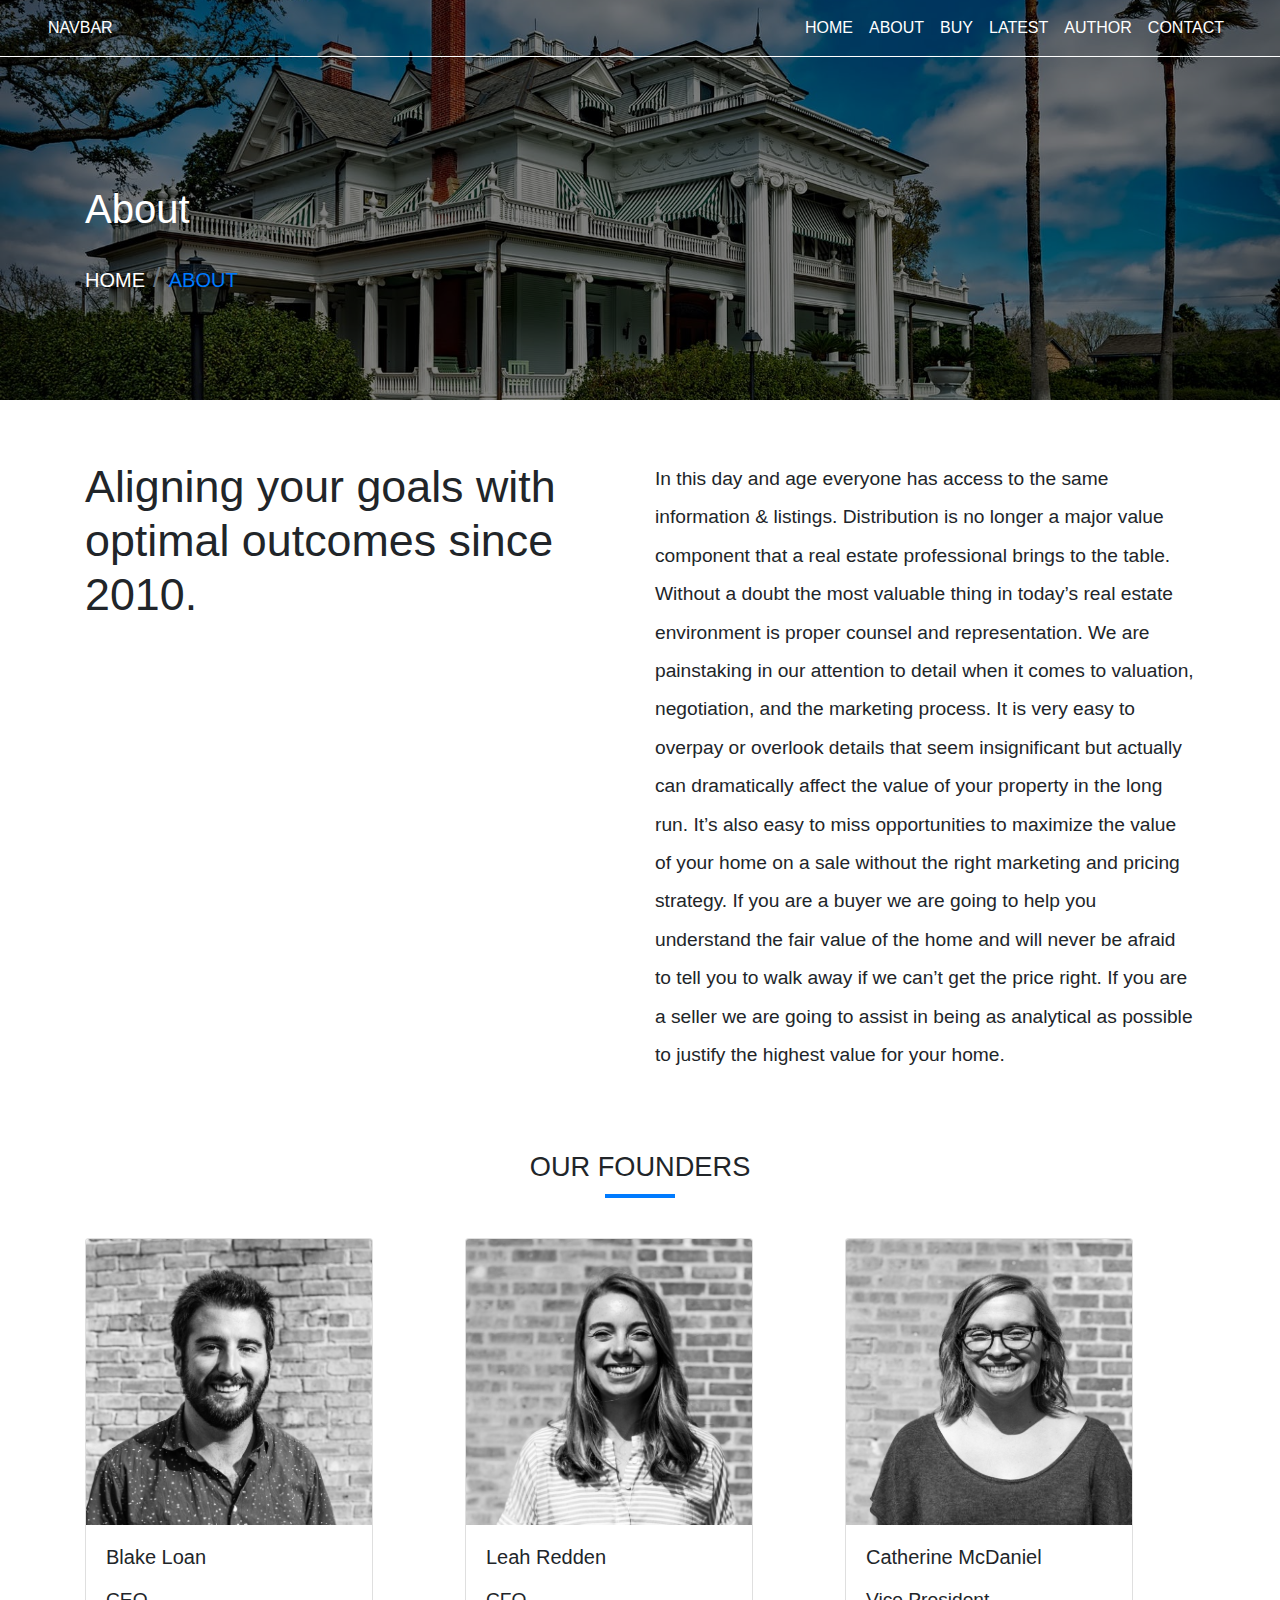
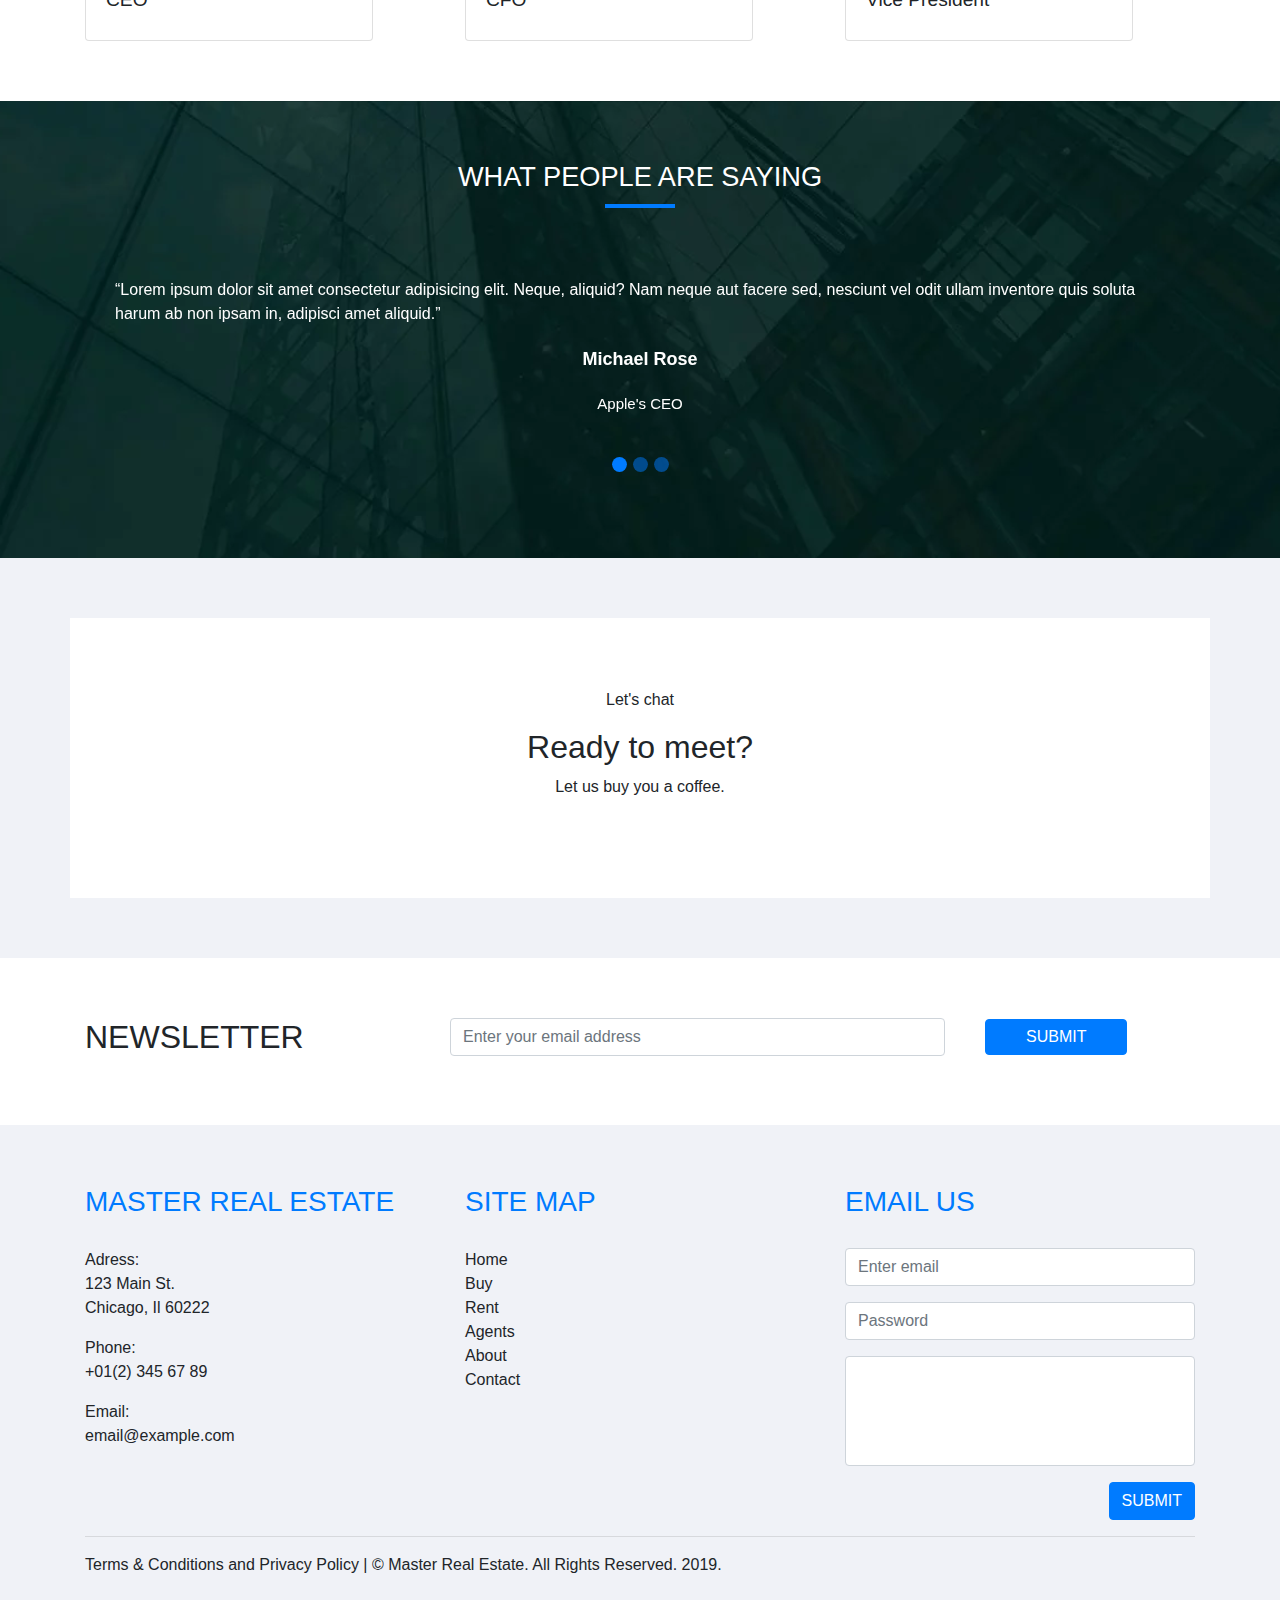
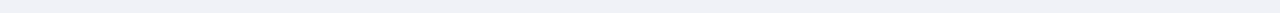
==== about.html @ e0d5e866 "initial 2" ====
<!doctype html>
<html lang="en">

<head>
    <!-- Required meta tags -->
    <meta charset="utf-8">
    <meta name="viewport" content="width=device-width, initial-scale=1, shrink-to-fit=no">

    <!-- Bootstrap CSS -->
    <link rel="stylesheet" href="https://stackpath.bootstrapcdn.com/bootstrap/4.3.1/css/bootstrap.min.css"
        integrity="sha384-ggOyR0iXCbMQv3Xipma34MD+dH/1fQ784/j6cY/iJTQUOhcWr7x9JvoRxT2MZw1T" crossorigin="anonymous" />
    <link rel="stylesheet" href="https://cdnjs.cloudflare.com/ajax/libs/font-awesome/4.7.0/css/font-awesome.min.css" />
    <link rel="stylesheet" type="text/css" href="css/style.css" />

    <title>Master Real Estate</title>
</head>

<body>

    <header class="hero" id="aboutHero">
        <div class="transparent">

            <div class="navWrapper">
                <nav class="navbar navbar-expand-lg" id="navbar">
                    <a class="navbar-brand" href="#">Navbar</a>
                    <button class="navbar-toggler" type="button" data-toggle="collapse" data-target="#navbarNav"
                        aria-controls="navbarNav" aria-expanded="false" aria-label="Toggle navigation">
                        <span class="navbar-toggler-icon"></span>
                    </button>
                    <div class="collapse navbar-collapse" id="navbarNav">
                        <ul class="nav navbar-nav ml-auto">
                            <li class="nav-item active">
                                <a class="nav-link" href="index.html">Home <span class="sr-only">(current)</span></a>
                            </li>
                            
                            <li class="nav-item">
                                <a class="nav-link" href="about.html">about</a>
                            </li>
                            
                            <li class="nav-item">
                                <a class="nav-link" href="buy.html">buy</a>
                            </li>
                            
                            <li class="nav-item">
                                <a class="nav-link" href="#">latest</a>
                            </li>

                            <li class="nav-item">
                                <a class="nav-link" href="author.html">author</a>
                            </li>

                            <li class="nav-item">
                                <a class="nav-link" href="contact.html">contact</a>
                            </li>
                        </ul>
                    </div>
                </nav>
            </div>

            <div class="container welcome">
                <h1>About</h1>
                <nav aria-label="breadcrumb">
                    <ol class="breadcrumb">
                        <li class="breadcrumb-item"><a href="#">Home</a></li>
                        <li class="breadcrumb-item active"><a href="#">About</a></li>
                    </ol>
                </nav>
            </div>
        </div>

    </header>


    <div class="container" id="about">
        <div class="row">
            <div class="col-lg-6">
                <h2 id="aboutTitle">Aligning your goals
                with optimal outcomes
                since 2010.</h2>
            </div>

            <div class="col-lg-6">
                <p>In this day and age everyone has access to the same information & listings. Distribution is no longer a major value
                component that a real estate professional brings to the table. Without a doubt the most valuable thing in today’s real
                estate environment is proper counsel and representation. We are painstaking in our attention to detail when it comes to
                valuation, negotiation, and the marketing process.
                
                It is very easy to overpay or overlook details that seem insignificant but actually can dramatically affect the value of
                your property in the long run. It’s also easy to miss opportunities to maximize the value of your home on a sale without
                the right marketing and pricing strategy. If you are a buyer we are going to help you understand the fair value of the
                home and will never be afraid to tell you to walk away if we can’t get the price right. If you are a seller we are going
                to assist in being as analytical as possible to justify the highest value for your home. </p>
            </div>
        </div>
        
        <h2 class="sectionTitle text-center">Our Founders</h2>
        <div class="underline"></div>

        <div class="row">
            <div class="col-lg-4">
                <div class="card" style="width: 18rem;">
                    <img class="card-img-top" src="img/founder.jpg" alt="Card image cap" />
                    <div class="card-body">
                        <h5 class="card-title">Blake Loan</h5>
                        <p class="card-text">CEO</p>
                    </div>
                </div>
            </div>
            <div class="col-lg-4">
                <div class="card" style="width: 18rem;">
                    <img class="card-img-top" src="img/founder2.jpg" alt="Card image cap" />
                    <div class="card-body">
                        <h5 class="card-title">Leah Redden</h5>
                        <p class="card-text">CFO</p>
                    </div>
                </div>
            </div>

            <div class="col-lg-4">
                <div class="card" style="width: 18rem;">
                    <img class="card-img-top" src="img/founder3.jpg" alt="Card image cap" />
                    <div class="card-body">
                        <h5 class="card-title">Catherine McDaniel</h5>
                        <p class="card-text">Vice President</p>
                    </div>
                </div>
            </div>
        </div>
    </div>

    <div class="container-fluid" id="testimonials">
        <h2 class="sectionTitle">WHAT PEOPLE ARE SAYING</h2>
        <div class="underline"></div>
    
        <div class="container">
            <div id="carouselExampleIndicators" class="carousel slide" data-ride="carousel">
                <ol class="carousel-indicators">
                    <li data-target="#carouselExampleIndicators" data-slide-to="0" class="active"></li>
                    <li data-target="#carouselExampleIndicators" data-slide-to="1"></li>
                    <li data-target="#carouselExampleIndicators" data-slide-to="2"></li>
                </ol>
                <div class="carousel-inner">
                    <div class="carousel-item active">
                        <div class="quotes">
                            <q>Lorem ipsum dolor sit amet consectetur adipisicing elit. Neque, aliquid? Nam neque aut facere
                                sed, nesciunt vel odit ullam inventore quis soluta harum ab non ipsam in, adipisci amet
                                aliquid.</q>
                            <p class="text-center"><b>Michael Rose</b></p>
                            <p class="text-center testCompany">Apple's CEO</p>
                        </div>
                    </div>
                    <div class="carousel-item">
                        <div class="quotes">
                            <q>Lorem ipsum dolor sit amet consectetur adipisicing elit. Neque, aliquid? Nam neque aut facere
                                sed, nesciunt vel odit ullam inventore quis soluta harum ab non ipsam in, adipisci amet
                                aliquid.</q>
                            <p class="text-center"><b>Michael Rose</b></p>
                            <p class="text-center testCompany">Facebook's CEO</p>
                        </div>
                    </div>
                    <div class="carousel-item">
                       <div class="quotes">
                            <q>Lorem ipsum dolor sit amet consectetur adipisicing elit. Neque, aliquid? Nam neque aut facere
                                sed, nesciunt vel odit ullam inventore quis soluta harum ab non ipsam in, adipisci amet
                                aliquid.</q>
                            <p class="text-center"><b>Michael Rose</b></p>
                            <p class="text-center testCompany">Microsoft's CEO</p>
                        </div>
                    </div>
                </div>
    
            </div>
        </div>
    </div>

    <div class="container-fluid" id="meet">
        <div class="container h-100 my-auto mx-auto">
            <p>Let's chat</p>
            <h2>Ready to meet?</h2>
            <p>Let us buy you a coffee.</p>
        </div>
    </div>

    <div class="container-fluid" id="newsletter">
        <div class="container">
            <div class="row">
                <div class="col-lg-3">
                    <h2 class="text-uppercase">newsletter</h2>
                </div>
    
    
                <div class="col-lg-9">
                    <form class="form-inline">
                        <input type="email" class="form-control" id="mailfornl" name="email"
                            placeholder="Enter your email address" />
                        <button type="submit" class="btn btn-primary text-uppercase">Submit</button>
    
                    </form>
    
                </div>
            </div>
    
        </div>
    </div>


    <footer class="container-fluid">
        <div class="container">
            <div class="row">
                <div class="col">
                    <h3>master real estate</h3>
                    <p>Adress: <br /> 123 Main St. <br />Chicago, Il 60222</p>
                    <p>Phone: <br /> +01(2) 345 67 89</p>
                    <p>Email: <br /> email@example.com</p>
                </div>

                <div class="col">
                    <h3>site map</h3>
                    <ul>
                        <li><a href="index.html">Home</a></li>
                        <li><a href="#">Buy</a></li>
                        <li><a href="#">Rent</a></li>
                        <li><a href="#">Agents</a></li>
                        <li><a href="#">About</a></li>
                        <li><a href="#">Contact</a></li>
                    </ul>
                </div>

                <div class="col">
                    <h3>email us</h3>
                    <form>
                        <div class="form-group">
                            <input type="email" class="form-control" name="mailform" id="exampleInputEmail1"
                                aria-describedby="emailHelp" placeholder="Enter email" />
                        </div>
                        <div class="form-group">
                            <input type="password" class="form-control" name="passwordform" id="exampleInputPassword1"
                                placeholder="Password" />
                        </div>

                        <div class="form-group">
                            <textarea class="form-control" name="message" id="exampleFormControlTextarea1"
                                rows="4"></textarea>
                        </div>
                        <button type="submit" class="btn btn-primary float-right">Submit</button>
                    </form>
                </div>
            </div>

            <hr />
            <p>Terms & Conditions and Privacy Policy | &copy; Master Real Estate. All Rights Reserved. 2019.</p>
        </div>
    </footer>

    <!-- Optional JavaScript -->
    <!-- jQuery first, then Popper.js, then Bootstrap JS -->
    <script src="https://code.jquery.com/jquery-3.3.1.slim.min.js"
        integrity="sha384-q8i/X+965DzO0rT7abK41JStQIAqVgRVzpbzo5smXKp4YfRvH+8abtTE1Pi6jizo"
        crossorigin="anonymous"></script>
    <script src="https://cdnjs.cloudflare.com/ajax/libs/popper.js/1.14.7/umd/popper.min.js"
        integrity="sha384-UO2eT0CpHqdSJQ6hJty5KVphtPhzWj9WO1clHTMGa3JDZwrnQq4sF86dIHNDz0W1"
        crossorigin="anonymous"></script>
    <script src="https://stackpath.bootstrapcdn.com/bootstrap/4.3.1/js/bootstrap.min.js"
        integrity="sha384-JjSmVgyd0p3pXB1rRibZUAYoIIy6OrQ6VrjIEaFf/nJGzIxFDsf4x0xIM+B07jRM"
        crossorigin="anonymous"></script>
    <script src="js/app.js"></script>
</body>

</html>
---- css/style.css ----
* {
  margin: 0px;
  padding: 0px;
  -webkit-box-sizing: border-box;
          box-sizing: border-box;
}

ul {
  list-style: none;
}

a, a:hover {
  text-decoration: none;
  color: inherit;
}

.underline {
  width: 70px;
  height: 5px;
  border-bottom: 4px solid #007bff;
  margin: 10px auto;
  margin-bottom: 40px;
}

.sectionTitle {
  text-align: center;
  padding-top: 60px;
  font-size: 1.7rem;
  text-transform: uppercase;
}

.backgroundImage {
  min-height: 400px;
  background-size: cover;
  background-position: center;
  position: relative;
  padding-bottom: 60px;
}

button {
  text-transform: uppercase;
}

.transparent {
  width: 100%;
  height: 100%;
  background-color: rgba(0, 0, 0, 0.5) !important;
  position: absolute;
  top: 0px;
  right: 0px;
  bottom: 0px;
  left: 0px;
}

/* HEADER */
.hero {
  width: 100%;
  min-height: 80vh;
  background-image: url("../img/header.jpeg");
  background-size: cover;
  background-position: center;
  position: relative;
  color: #fff;
}

.hero #navbar {
  width: 100%;
  border-bottom: 1px solid #fff;
  padding: 0.5rem 3rem;
}

.hero a {
  text-transform: uppercase;
  font-size: 16px;
}

.hero a:hover {
  color: #007bff;
  -webkit-transition: color 0.5s;
  transition: color 0.5s;
}

.hero #headerText {
  text-align: center;
  margin-top: 7%;
}

.hero #headerText h1 {
  color: #007bff;
}

#heroIndex {
  z-index: -1000;
}

.blueButton {
  text-transform: uppercase;
  color: #fff;
  padding: 10px 30px;
  border-radius: 30px;
  margin-right: 40px;
  margin-top: 40px;
  font-size: 16px;
}

/* FYP */
#fyp {
  min-height: 400px;
}

#fyp .containerEdge {
  margin-top: -40px;
  z-index: 10;
  background-color: #fff;
}

#fyp .containerEdge .sectionTitle {
  padding-top: 30px;
}

#fyp select {
  margin-bottom: 1.5rem;
}

#fyp button {
  margin-top: 20px;
}

/* FEATURED PROPERTY */
#featured {
  background-color: #f0f2f7;
  min-height: 550px;
  padding: 60px 0px;
}

#featured .sectionTitle {
  padding-top: 0px;
  text-align: left;
}

#featured .underline {
  margin: 10px 0px 30px;
}

#featured #desc {
  background-color: #fff;
  width: 100%;
  padding: 4rem 4.2rem;
  line-height: 2;
  position: relative;
  top: 0px;
}

#featured #desc p {
  margin: 20px 0px;
}

#featured #desc p:first-child {
  margin-top: 0px;
}

#featured #featuredImg {
  position: relative;
  top: 0px;
  padding: 0px !important;
}

#featured #featuredImg img {
  width: 100%;
}

#featured #desc:hover, #featured #featuredImg:hover {
  -webkit-box-shadow: 1px 8px 20px grey;
          box-shadow: 1px 8px 20px grey;
  -webkit-transition: all 0.5s cubic-bezier(0.25, 0.8, 0.25, 1);
  transition: all 0.5s cubic-bezier(0.25, 0.8, 0.25, 1);
  top: -5px;
}

/* SERVICES */
#services {
  min-height: 480px;
  background-image: url("../img/service.webp");
  background-size: cover;
  background-position: center;
  padding: 60px 0px;
  color: #fff;
}

#services #statsImg {
  padding-right: 40px;
}

#services .sectionTitle {
  padding-top: 0px;
  text-align: left;
}

#services .underline {
  margin: 10px 0px 30px;
}

.iconwtext {
  margin-bottom: 30px;
}

.iconwtext i {
  height: 60px;
  width: 60px;
  background: #007bff;
  border-radius: 50%;
  text-align: center;
  padding: 14px;
  font-size: 24px;
  margin-right: 30px;
  display: inline-block;
}

.iconwtext div {
  width: 100%;
}

.iconwtext div p {
  font-size: 13px;
}

/* LATEST LIST */
#latest {
  padding-bottom: 60px;
  background-color: #f0f2f7;
}

#latest .row {
  margin-top: 10px;
}

#latest .overlay {
  opacity: 0;
  -webkit-transition: opacity .5s ease-out;
  transition: opacity .5s ease-out;
}

#latest .imgContainer {
  position: relative;
  color: #fff;
}

#latest .imgContainer:hover .overlay {
  opacity: 1;
}

#latest .imgContainer img {
  position: relative;
}

#latest .imgContainer img:hover {
  -webkit-box-shadow: 1px 8px 20px grey;
          box-shadow: 1px 8px 20px grey;
  -webkit-transition: all 0.5s cubic-bezier(0.25, 0.8, 0.25, 1);
  transition: all 0.5s cubic-bezier(0.25, 0.8, 0.25, 1);
}

#latest .leftbottom {
  position: absolute;
  bottom: 2px;
  left: 20px;
}

#latest .rightbottom {
  position: absolute;
  bottom: 2px;
  right: 20px;
}

/* NEWSLETTER */
#newsletter {
  margin: 60px auto;
}

#newsletter input {
  width: 60%;
  margin-right: 40px;
  margin-left: 80px;
}

#newsletter button {
  padding: 5px 40px;
}

/* SUCCESS */
#success {
  background-image: url("../img/success.jpeg");
  color: #fff;
}

#success #stats {
  margin-top: 17%;
  text-align: center;
  text-transform: uppercase;
}

#success #stats p {
  font-size: 1.5em;
}

#success #stats .number {
  font-size: 1.5em;
  color: #007bff;
}

/* OUR AGENTS */
#agents {
  background-image: url("../img/agents.jpg");
  text-align: center;
  padding-bottom: 60px;
}

#agents p {
  width: 256px;
  font-size: 2em;
}

#agents img {
  width: 200px;
}

#agents ul li {
  display: inline-block;
}

#agents .fa {
  padding: 10px 25px 10px 10px;
  font-size: 20px;
  width: 30px;
  text-align: center;
  margin: 5px 2px;
  border: 2px solid #fff;
  border-radius: 50%;
  color: #fff;
}

#agents .fa:hover {
  color: #007bff;
  border-color: #007bff;
}

/* FOOTER */
footer {
  background-color: #f0f2f7;
  padding-top: 60px;
  padding-bottom: 20px;
}

footer h3 {
  color: #007bff;
  text-transform: uppercase;
  margin-bottom: 30px;
}

footer button {
  padding: 5px 30px;
}

textarea {
  resize: none;
}

/* ABOUT PAGE */
#aboutHero {
  min-height: 400px;
  background-image: url("../img/about.jpeg");
}

#about {
  margin: 60px auto;
}

#about #aboutTitle {
  font-size: 3.5vw;
}

#about p {
  font-size: 1.2em;
  line-height: 2;
}

.breadcrumb {
  padding: 1rem 0px;
}

.breadcrumb a {
  font-size: 20px;
}

/* TESTIMONIALS */
#testimonials {
  background-image: url("../img/review-bg.webp");
  background-position: center;
  background-size: cover;
  padding-bottom: 60px;
  color: #fff;
}

#testimonials #carouselExampleIndicators {
  min-height: 200px;
}

#testimonials .carousel-item {
  margin-bottom: 100px;
}

#testimonials .quotes {
  padding: 30px;
  height: 150px;
}

#testimonials p {
  margin-top: 20px;
  font-size: 18px;
}

#testimonials .testCompany {
  font-size: 15px;
}

#testimonials .carousel-indicators li {
  width: 15px;
  height: 15px;
  border-radius: 100%;
  background-color: #007bff;
  margin-top: 40px;
}

#meet {
  height: 400px;
  background-color: #f0f2f7;
  padding: 60px 0px;
}

#meet div {
  background-color: #fff;
  padding-top: 70px;
  text-align: center;
}

/* BUY PAGE */
#buyHero {
  min-height: 400px;
  background-image: url("../img/buy.jpg");
}

.hero .breadcrumb {
  background: none;
  font-size: 28px;
}

.hero .breadcrumb .breadcrumb-item.active {
  color: #007bff !important;
}

.hero .welcome {
  margin-top: 10%;
}

#filters {
  border-bottom: 2px solid #eee;
  padding: 20px;
}

#catalog {
  margin-top: 60px;
}

#catalog .row {
  margin-bottom: 60px;
}

#catalog .card-body .card-title {
  font-size: 17px;
  font-weight: 300px;
}

#catalog .card-body p {
  font-size: 14px;
}

#catalog .card-body i {
  color: #007bff;
}

#catalog .card-body .price {
  font-size: 18px;
}

#catalog #pagination {
  width: 200px;
  margin: 0px auto;
}

/* CONTACT PAGE */
#contactHero {
  min-height: 400px;
  background-image: url("../img/contact.jpeg");
}

#contactInfo {
  padding: 60px 0px;
}

#contactInfo .row {
  margin: 30px 0px;
}

#contactInfo h4 {
  margin-bottom: 30px;
}

#contactInfo .iconwtext i {
  background: none;
  color: #007bff;
  padding: 5px 0px;
  text-align: left;
  font-size: 32px;
}

#contactInfo .iconwtext p {
  font-size: 15px;
}

/* AUTHOR PAGE */
#myself {
  padding-bottom: 60px;
}

#myself img {
  border-radius: 3px;
  -webkit-box-shadow: 6px 6px 5px;
          box-shadow: 6px 6px 5px;
}
/*# sourceMappingURL=style.css.map */
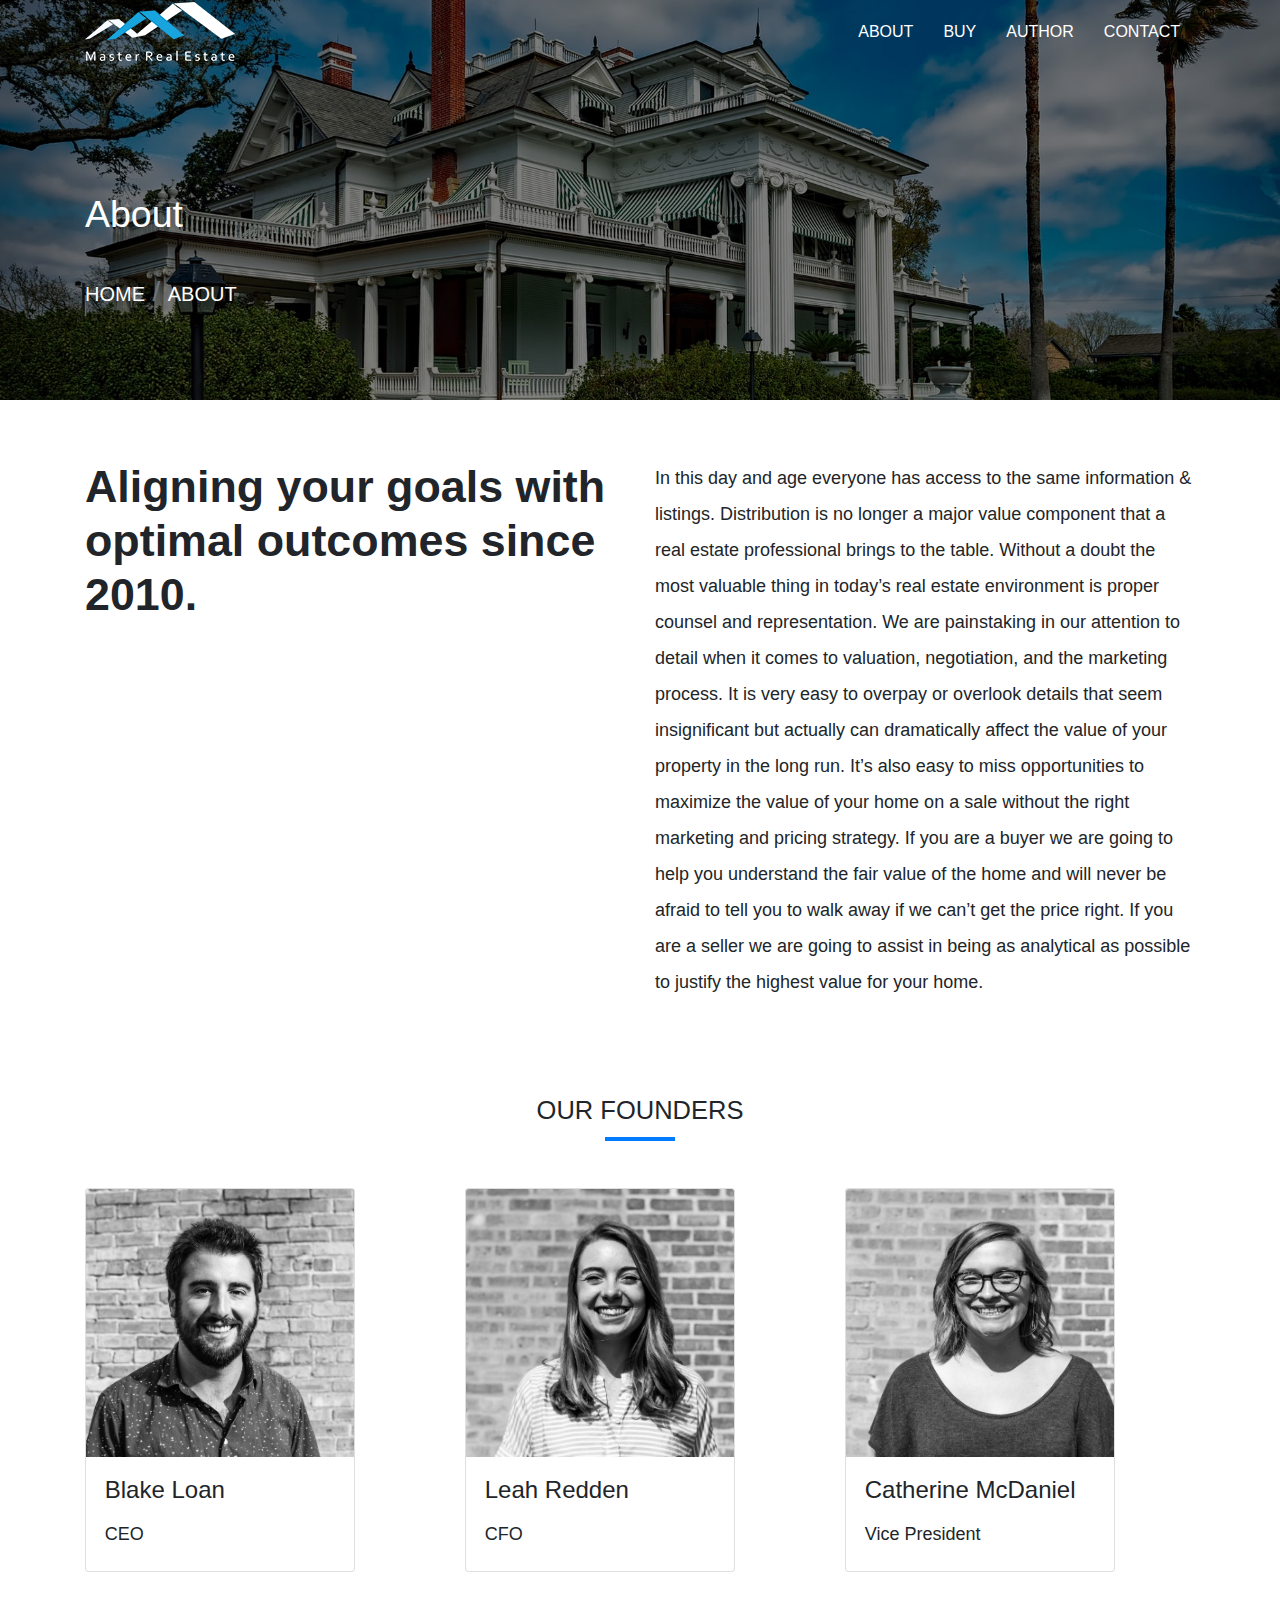
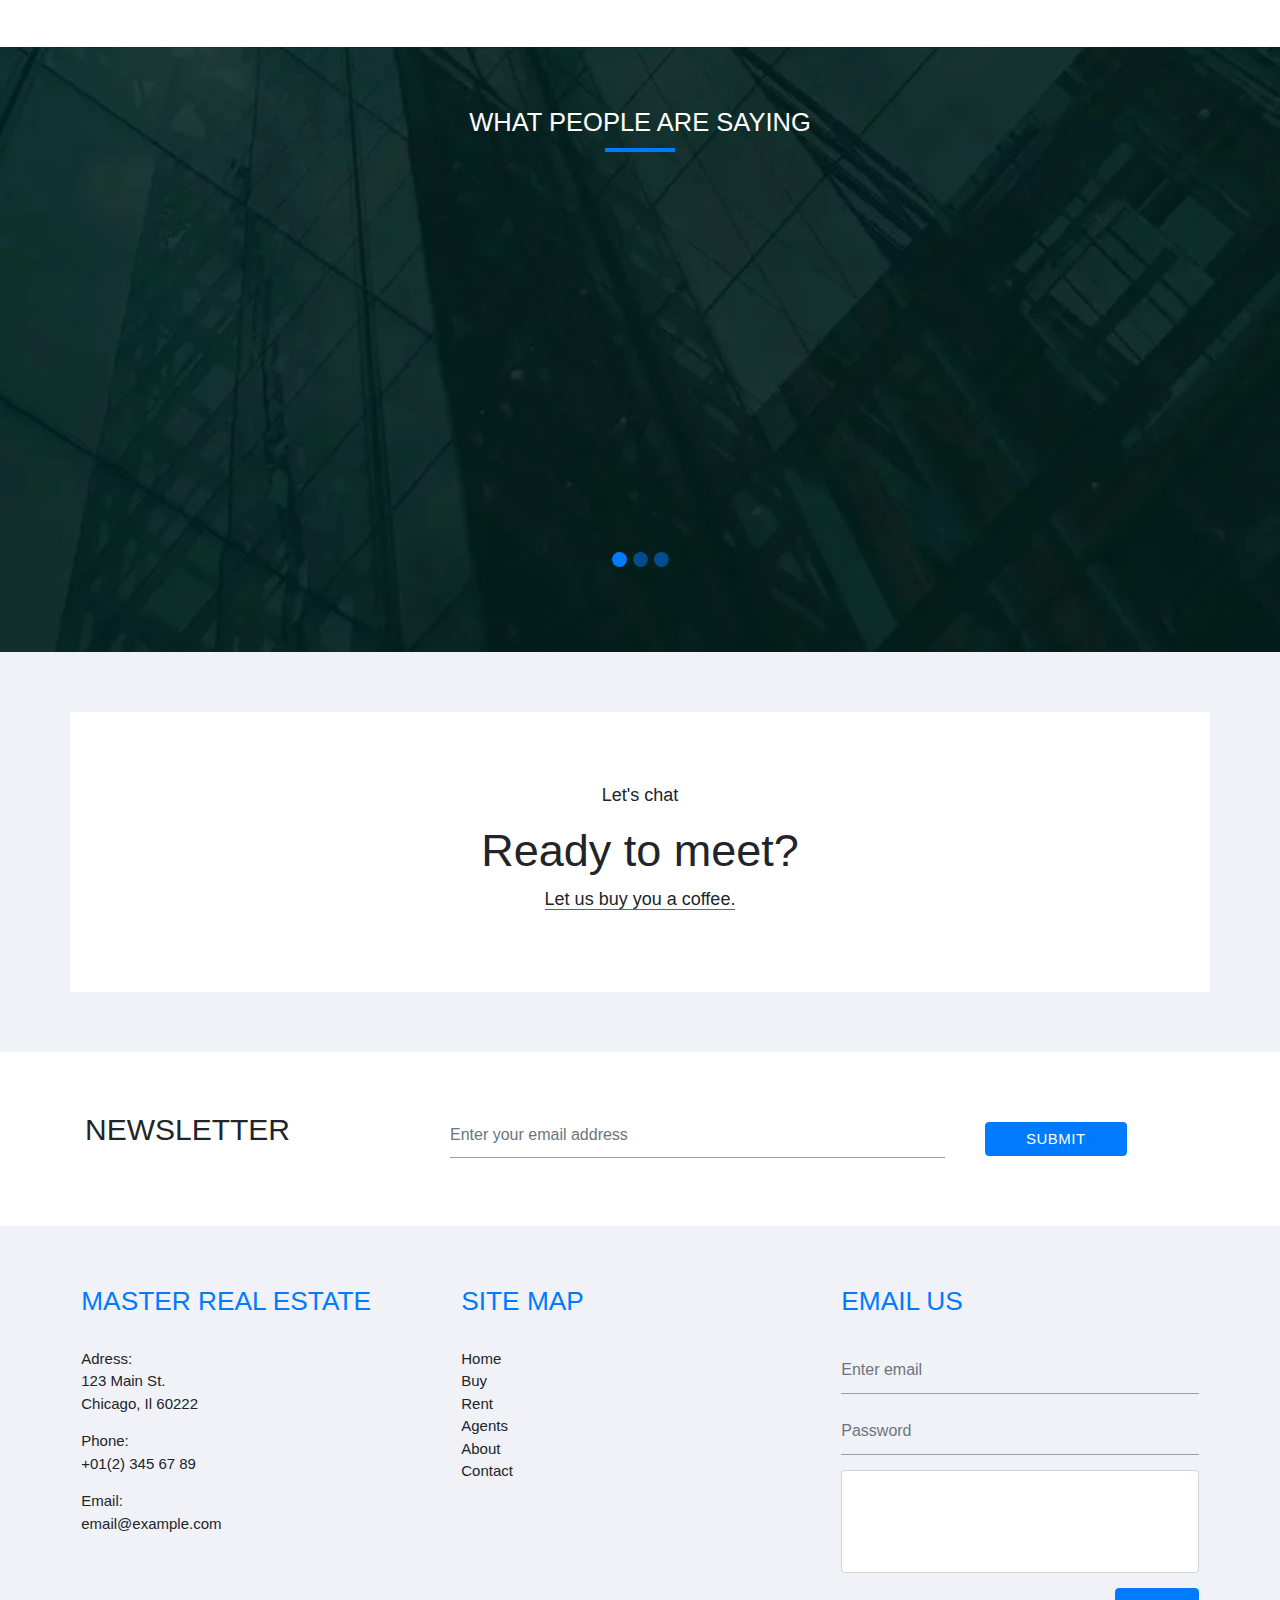
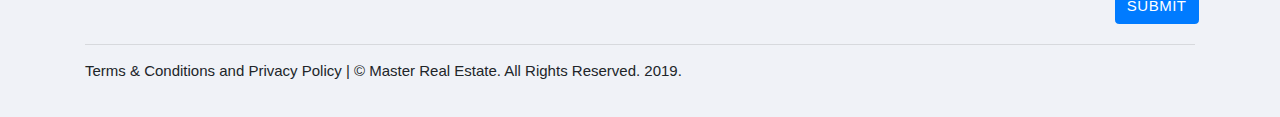
==== commit 53b160f3: "tu negde pri kraju" ====
--- a/about.html
+++ b/about.html
@@ -6,13 +6,16 @@
     <meta charset="utf-8">
     <meta name="viewport" content="width=device-width, initial-scale=1, shrink-to-fit=no">
 
+
+    <link rel="stylesheet" type="text/css" href="css/materialize/css/materialize.css" />
     <!-- Bootstrap CSS -->
-    <link rel="stylesheet" href="https://stackpath.bootstrapcdn.com/bootstrap/4.3.1/css/bootstrap.min.css"
-        integrity="sha384-ggOyR0iXCbMQv3Xipma34MD+dH/1fQ784/j6cY/iJTQUOhcWr7x9JvoRxT2MZw1T" crossorigin="anonymous" />
+    <link rel="stylesheet" type="text/css" href="css/bootstrap-4.3.1-dist/css/bootstrap.css" />
+    <link href="https://fonts.googleapis.com/icon?family=Material+Icons" rel="stylesheet">
     <link rel="stylesheet" href="https://cdnjs.cloudflare.com/ajax/libs/font-awesome/4.7.0/css/font-awesome.min.css" />
     <link rel="stylesheet" type="text/css" href="css/style.css" />
 
     <title>Master Real Estate</title>
+    <link rel="shortcut icon" href="img/logo.png" />
 </head>
 
 <body>
@@ -20,42 +23,47 @@
     <header class="hero" id="aboutHero">
         <div class="transparent">
 
-            <div class="navWrapper">
-                <nav class="navbar navbar-expand-lg" id="navbar">
-                    <a class="navbar-brand" href="#">Navbar</a>
-                    <button class="navbar-toggler" type="button" data-toggle="collapse" data-target="#navbarNav"
-                        aria-controls="navbarNav" aria-expanded="false" aria-label="Toggle navigation">
-                        <span class="navbar-toggler-icon"></span>
-                    </button>
-                    <div class="collapse navbar-collapse" id="navbarNav">
-                        <ul class="nav navbar-nav ml-auto">
-                            <li class="nav-item active">
-                                <a class="nav-link" href="index.html">Home <span class="sr-only">(current)</span></a>
-                            </li>
-                            
-                            <li class="nav-item">
-                                <a class="nav-link" href="about.html">about</a>
-                            </li>
-                            
-                            <li class="nav-item">
-                                <a class="nav-link" href="buy.html">buy</a>
-                            </li>
-                            
-                            <li class="nav-item">
-                                <a class="nav-link" href="#">latest</a>
-                            </li>
-
-                            <li class="nav-item">
-                                <a class="nav-link" href="author.html">author</a>
-                            </li>
-
-                            <li class="nav-item">
-                                <a class="nav-link" href="contact.html">contact</a>
-                            </li>
-                        </ul>
-                    </div>
-                </nav>
-            </div>
+            <nav id="nav-fluid">
+                <div class="nav-wrapper container">
+                    <a href="index.html" class="brand-logo logo"><img src="img/logo.png" alt="Logo" /></a>
+                    <a href="#" data-target="mobile-demo" class="sidenav-trigger"><i class="material-icons">menu</i></a>
+                    <ul class="right hide-on-med-and-down">
+                        <li class="nav-item">
+                            <a href="about.html">about</a>
+                        </li>
+                        <li class="nav-item">
+                            <a href="buy.html">buy</a>
+                        </li>
+            
+                        <li class="nav-item">
+                            <a href="author.html">author</a>
+                        </li>
+            
+            
+                        <li class="nav-item">
+                            <a href="contact.html">contact</a>
+                        </li>
+                    </ul>
+                </div>
+            </nav>
+            
+            <ul class="sidenav float-right" id="mobile-demo">
+                <li class="nav-item">
+                    <a href="about.html">about</a>
+                </li>
+                <li class="nav-item">
+                    <a href="buy.html">buy</a>
+                </li>
+            
+                <li class="nav-item">
+                    <a href="author.html">author</a>
+                </li>
+            
+            
+                <li class="nav-item">
+                    <a href="contact.html">contact</a>
+                </li>
+            </ul>
 
             <div class="container welcome">
                 <h1>About</h1>
@@ -177,7 +185,7 @@
         <div class="container h-100 my-auto mx-auto">
             <p>Let's chat</p>
             <h2>Ready to meet?</h2>
-            <p>Let us buy you a coffee.</p>
+            <p><a href="contact.html">Let us buy you a coffee.</a></p>
         </div>
     </div>
 
@@ -254,6 +262,7 @@
 
     <!-- Optional JavaScript -->
     <!-- jQuery first, then Popper.js, then Bootstrap JS -->
+    <!-- Compiled and minified JavaScript -->
     <script src="https://code.jquery.com/jquery-3.3.1.slim.min.js"
         integrity="sha384-q8i/X+965DzO0rT7abK41JStQIAqVgRVzpbzo5smXKp4YfRvH+8abtTE1Pi6jizo"
         crossorigin="anonymous"></script>
@@ -263,6 +272,7 @@
     <script src="https://stackpath.bootstrapcdn.com/bootstrap/4.3.1/js/bootstrap.min.js"
         integrity="sha384-JjSmVgyd0p3pXB1rRibZUAYoIIy6OrQ6VrjIEaFf/nJGzIxFDsf4x0xIM+B07jRM"
         crossorigin="anonymous"></script>
+    <script src="css/materialize/js/materialize.js"></script>
     <script src="js/app.js"></script>
 </body>
 
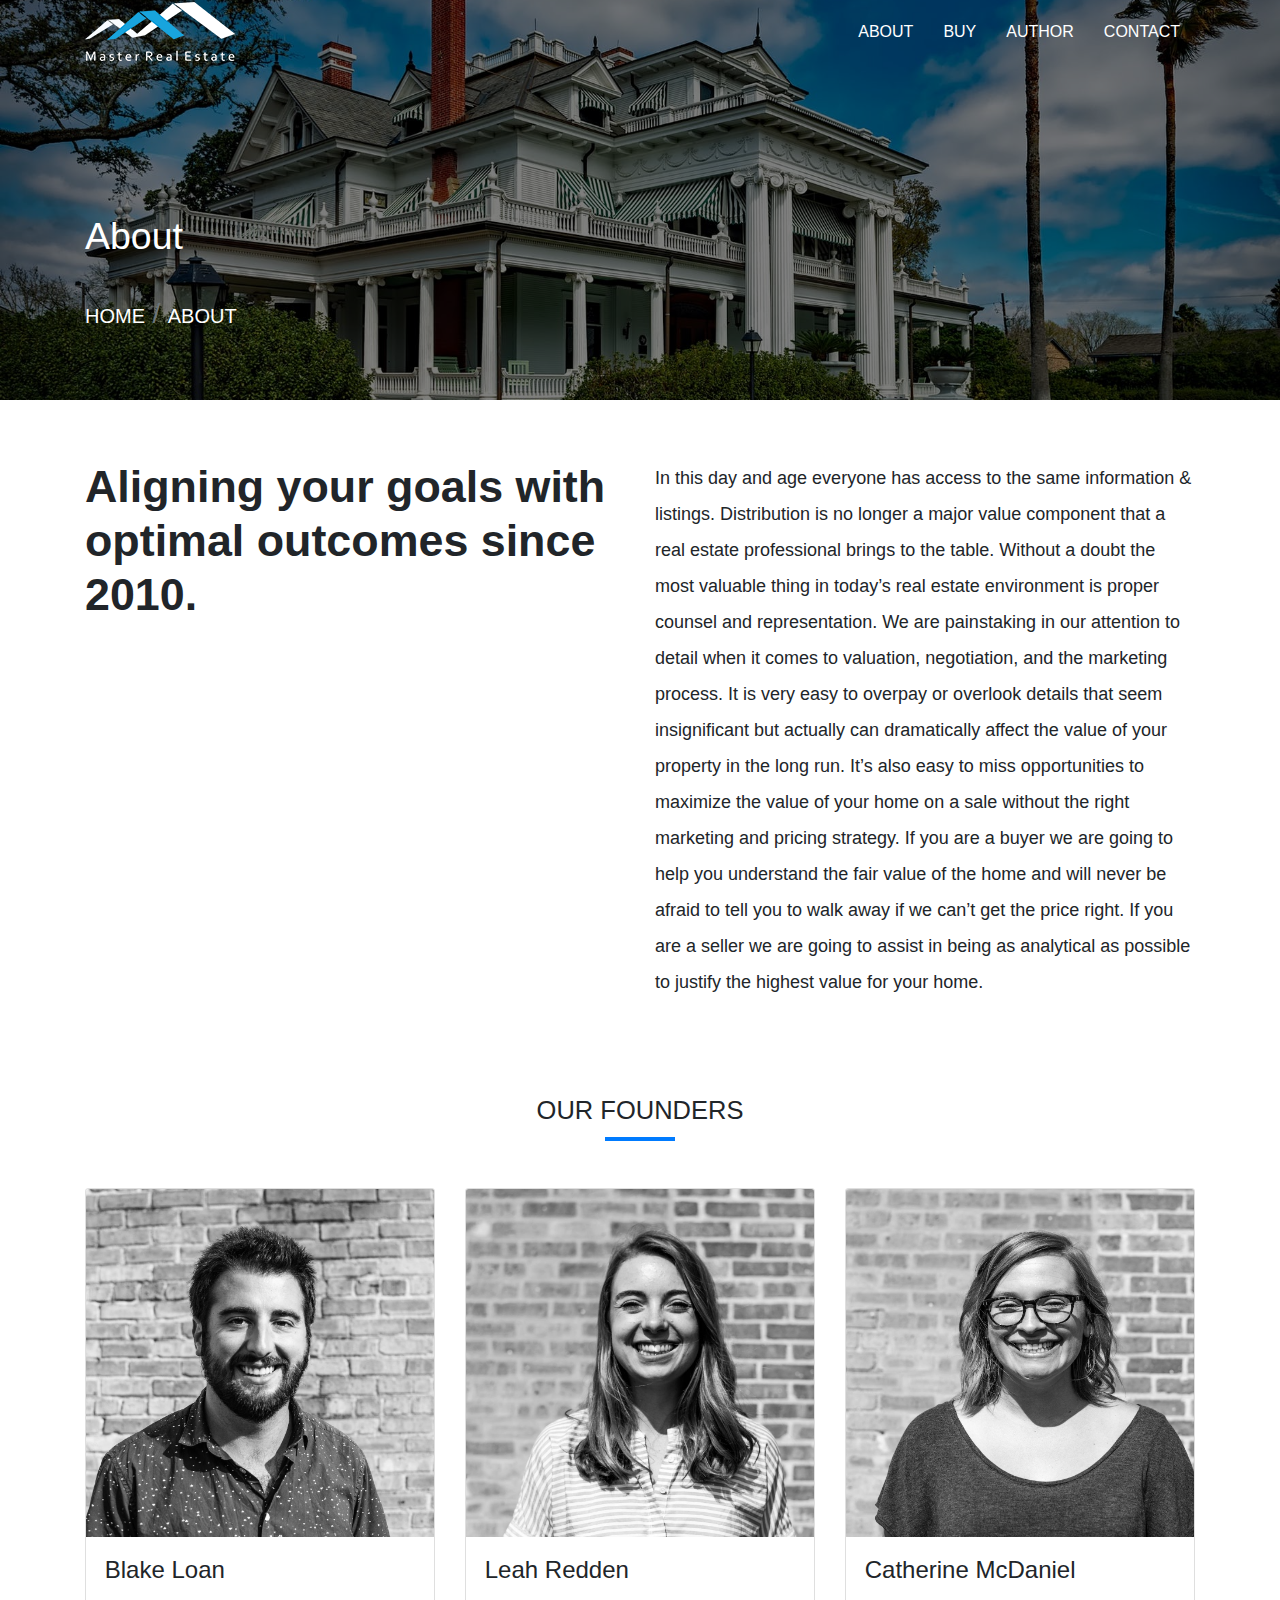
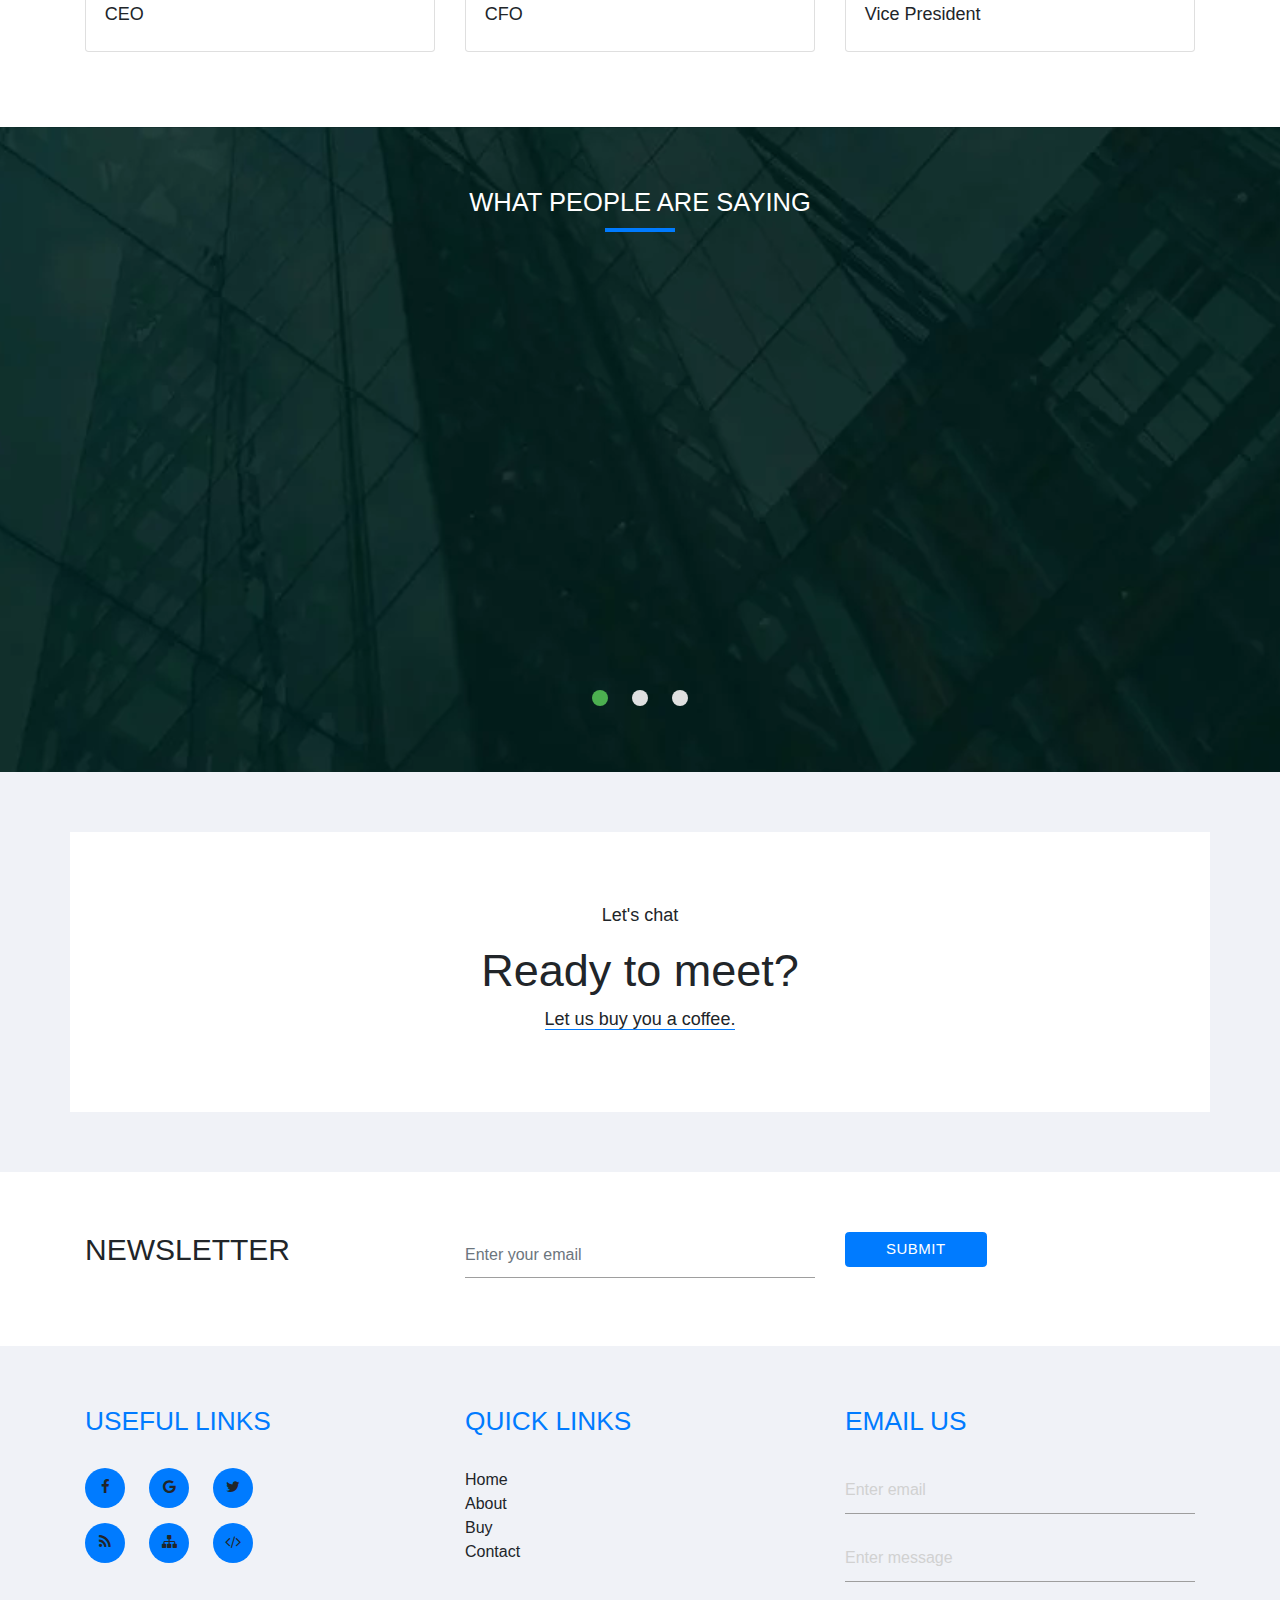
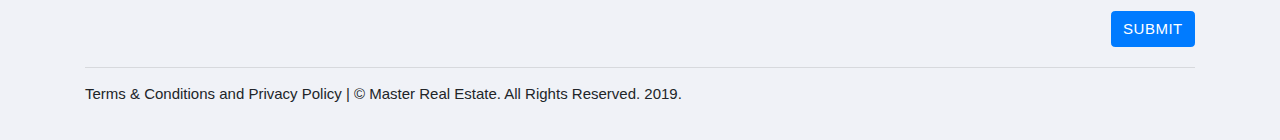
==== commit 867c32f9: "jos izmeni sadrzaj, minimizacija i meta tagovi I guess" ====
--- a/about.html
+++ b/about.html
@@ -105,8 +105,8 @@
         <div class="underline"></div>
 
         <div class="row">
-            <div class="col-lg-4">
-                <div class="card" style="width: 18rem;">
+            <div class=" col-sm-4">
+                <div class="card">
                     <img class="card-img-top" src="img/founder.jpg" alt="Card image cap" />
                     <div class="card-body">
                         <h5 class="card-title">Blake Loan</h5>
@@ -114,8 +114,8 @@
                     </div>
                 </div>
             </div>
-            <div class="col-lg-4">
-                <div class="card" style="width: 18rem;">
+            <div class=" col-sm-4">
+                <div class="card">
                     <img class="card-img-top" src="img/founder2.jpg" alt="Card image cap" />
                     <div class="card-body">
                         <h5 class="card-title">Leah Redden</h5>
@@ -124,8 +124,8 @@
                 </div>
             </div>
 
-            <div class="col-lg-4">
-                <div class="card" style="width: 18rem;">
+            <div class=" col-sm-4">
+                <div class="card">
                     <img class="card-img-top" src="img/founder3.jpg" alt="Card image cap" />
                     <div class="card-body">
                         <h5 class="card-title">Catherine McDaniel</h5>
@@ -141,42 +141,33 @@
         <div class="underline"></div>
     
         <div class="container">
-            <div id="carouselExampleIndicators" class="carousel slide" data-ride="carousel">
-                <ol class="carousel-indicators">
-                    <li data-target="#carouselExampleIndicators" data-slide-to="0" class="active"></li>
-                    <li data-target="#carouselExampleIndicators" data-slide-to="1"></li>
-                    <li data-target="#carouselExampleIndicators" data-slide-to="2"></li>
-                </ol>
-                <div class="carousel-inner">
-                    <div class="carousel-item active">
-                        <div class="quotes">
-                            <q>Lorem ipsum dolor sit amet consectetur adipisicing elit. Neque, aliquid? Nam neque aut facere
-                                sed, nesciunt vel odit ullam inventore quis soluta harum ab non ipsam in, adipisci amet
-                                aliquid.</q>
-                            <p class="text-center"><b>Michael Rose</b></p>
-                            <p class="text-center testCompany">Apple's CEO</p>
-                        </div>
-                    </div>
-                    <div class="carousel-item">
-                        <div class="quotes">
-                            <q>Lorem ipsum dolor sit amet consectetur adipisicing elit. Neque, aliquid? Nam neque aut facere
-                                sed, nesciunt vel odit ullam inventore quis soluta harum ab non ipsam in, adipisci amet
-                                aliquid.</q>
-                            <p class="text-center"><b>Michael Rose</b></p>
-                            <p class="text-center testCompany">Facebook's CEO</p>
-                        </div>
-                    </div>
-                    <div class="carousel-item">
-                       <div class="quotes">
-                            <q>Lorem ipsum dolor sit amet consectetur adipisicing elit. Neque, aliquid? Nam neque aut facere
-                                sed, nesciunt vel odit ullam inventore quis soluta harum ab non ipsam in, adipisci amet
-                                aliquid.</q>
-                            <p class="text-center"><b>Michael Rose</b></p>
-                            <p class="text-center testCompany">Microsoft's CEO</p>
-                        </div>
-                    </div>
-                </div>
-    
+            <div class="slider">
+                <ul class="slides">
+                    <li>
+                        <div class="caption text-center">
+                            <q>Master Real Estate was <em>exactly</em> what we were looking for — the entire team was responsive and fun, but also very
+                            professional and provided us with excellent advice throughout our search.</q>
+                            <p class="text-center mt-5"><b>Michael Rose</b></p>
+                            <p class="text-center ">Apple's CEO</p>
+                        </div>
+                    </li>
+                    <li>
+                        <div class="caption text-center">
+                            <q>I recommend Master Real Estate to anyone who is looking to purchase a Chicago home/condo. Three words come to mind which
+                            describes Jack: Integrity, Prompt, and Professional.</q>
+                            <p class="text-center mt-5"><b>Michael Rose</b></p>
+                            <p class="text-center ">Apple's CEO</p>
+                        </div>
+                    </li>
+                    <li>
+                        <div class="caption text-center">
+                            <q>Blake and his team are <em>phenomenal</em>. They far exceeded any and all expectations, out-shining every other agent we had dealt with in the past.</q>
+                            <p class="text-center mt-5"><b>Michael Rose</b></p>
+                            <p class="text-center ">Apple's CEO</p>
+                        </div>
+                    </li>
+            
+                </ul>
             </div>
         </div>
     </div>
@@ -192,19 +183,14 @@
     <div class="container-fluid" id="newsletter">
         <div class="container">
             <div class="row">
-                <div class="col-lg-3">
-                    <h2 class="text-uppercase">newsletter</h2>
-                </div>
-    
-    
-                <div class="col-lg-9">
-                    <form class="form-inline">
-                        <input type="email" class="form-control" id="mailfornl" name="email"
-                            placeholder="Enter your email address" />
-                        <button type="submit" class="btn btn-primary text-uppercase">Submit</button>
-    
-                    </form>
-    
+                <div class="col-lg-4 col-sm-12">
+                    <h2 class="text-uppercase align-center">newsletter</h2>
+                </div>
+                <div class="col-lg-4 col-sm-12">
+                    <input type="email" class="form-control" placeholder="Enter your email" />
+                </div>
+                <div class="col-lg-4 col-sm-12 align-center">
+                    <button type="submit" class="btn btn-primary">SUBMIT</button>
                 </div>
             </div>
     
@@ -215,46 +201,57 @@
     <footer class="container-fluid">
         <div class="container">
             <div class="row">
-                <div class="col">
-                    <h3>master real estate</h3>
-                    <p>Adress: <br /> 123 Main St. <br />Chicago, Il 60222</p>
-                    <p>Phone: <br /> +01(2) 345 67 89</p>
-                    <p>Email: <br /> email@example.com</p>
-                </div>
-
-                <div class="col">
-                    <h3>site map</h3>
-                    <ul>
+                <div class="col-lg-4 col-sm-6 col-xs-12 flinks">
+                    <h3>Useful Links</h3>
+                    <div class="useful">
+                        <ul>
+                            <li><a href="https://www.facebook.com" target="_blank"><i class="fa fa-facebook"></i></a></li>
+    
+                            <li><a href="https://www.google.com" target="_blank"><i class="fa fa-google"></i></a></li>
+    
+                            <li><a href="https://www.twitter.com" target="_blank"><i class="fa fa-twitter"></i></a></li>
+                        </ul>
+                    </div>
+    
+                    <div class="useful">
+                        <ul>
+                            <li><a href="rss.xml" target="_blank"><i class="fa fa-rss" aria-hidden="true"></i></a></li>
+    
+                            <li><a href="sitemap.xml" target="_blank"><i class="fa fa-sitemap"></i></a></li>
+    
+                            <li><a href="css/style.scss" target="_blank"><i class="fa fa-code"></i></a></li>
+                        </ul>
+                    </div>
+                </div>
+    
+                <div class="col-lg-4 col-sm-6 col-xs-12 flinks">
+                    <h3>quick links</h3>
+                    <ul class="quickLinks">
                         <li><a href="index.html">Home</a></li>
-                        <li><a href="#">Buy</a></li>
-                        <li><a href="#">Rent</a></li>
-                        <li><a href="#">Agents</a></li>
-                        <li><a href="#">About</a></li>
-                        <li><a href="#">Contact</a></li>
+                        <li><a href="about.html">About</a></li>
+                        <li><a href="buy.html">Buy</a></li>
+                        <li><a href="contact.html">Contact</a></li>
                     </ul>
                 </div>
-
-                <div class="col">
-                    <h3>email us</h3>
+    
+                <div class="col-lg-4 col-sm-12">
+                    <h3 class="flinks">email us</h3>
                     <form>
                         <div class="form-group">
-                            <input type="email" class="form-control" name="mailform" id="exampleInputEmail1"
+                            <input type="email" class="input-field" name="mailform" id="exampleInputEmail1"
                                 aria-describedby="emailHelp" placeholder="Enter email" />
                         </div>
+    
                         <div class="form-group">
-                            <input type="password" class="form-control" name="passwordform" id="exampleInputPassword1"
-                                placeholder="Password" />
-                        </div>
-
-                        <div class="form-group">
-                            <textarea class="form-control" name="message" id="exampleFormControlTextarea1"
-                                rows="4"></textarea>
-                        </div>
-                        <button type="submit" class="btn btn-primary float-right">Submit</button>
+                            <textarea id="textarea1" class="materialize-textarea" placeholder="Enter message"></textarea>
+                        </div>
+                        <div class="flinks">
+                            <button type="submit" class="btn btn-primary float-right">Submit</button>
+                        </div>
                     </form>
                 </div>
             </div>
-
+    
             <hr />
             <p>Terms & Conditions and Privacy Policy | &copy; Master Real Estate. All Rights Reserved. 2019.</p>
         </div>
@@ -272,7 +269,7 @@
     <script src="https://stackpath.bootstrapcdn.com/bootstrap/4.3.1/js/bootstrap.min.js"
         integrity="sha384-JjSmVgyd0p3pXB1rRibZUAYoIIy6OrQ6VrjIEaFf/nJGzIxFDsf4x0xIM+B07jRM"
         crossorigin="anonymous"></script>
-    <script src="css/materialize/js/materialize.js"></script>
+    <script src="css/materialize/js/materialize.min.js"></script>
     <script src="js/app.js"></script>
 </body>
 
--- a/css/style.css
+++ b/css/style.css
@@ -270,6 +270,9 @@
   opacity: 0;
   -webkit-transition: opacity .5s ease-out;
   transition: opacity .5s ease-out;
+  background: rgba(0, 0, 0, 0.5);
+  position: absolute;
+  width: 90%;
 }
 
 #latest .imgContainer {
@@ -284,6 +287,7 @@
 
 #latest .imgContainer p {
   font-size: 17px;
+  color: #000;
 }
 
 #latest .imgContainer img {
@@ -295,29 +299,24 @@
           box-shadow: 1px 8px 20px grey;
   -webkit-transition: all 0.5s cubic-bezier(0.25, 0.8, 0.25, 1);
   transition: all 0.5s cubic-bezier(0.25, 0.8, 0.25, 1);
+  opacity: 0.8;
 }
 
 #latest .leftbottom {
   position: absolute;
-  bottom: 2px;
+  bottom: 0px;
   left: 20px;
 }
 
 #latest .rightbottom {
   position: absolute;
-  bottom: 2px;
+  bottom: 0px;
   right: 20px;
 }
 
 /* NEWSLETTER */
 #newsletter {
   margin: 60px auto;
-}
-
-#newsletter input {
-  width: 60%;
-  margin-right: 40px;
-  margin-left: 80px;
 }
 
 #newsletter button {
@@ -343,6 +342,16 @@
 
 footer .useful ul li {
   display: inline-block;
+}
+
+footer .quickLinks a {
+  font-size: 16px;
+}
+
+footer .quickLinks a:hover {
+  color: #007bff;
+  -webkit-transition: color 0.5s;
+  transition: color 0.5s;
 }
 
 .useful .fa, .custom .fa {
@@ -414,34 +423,20 @@
   color: #fff;
 }
 
-#testimonials #carouselExampleIndicators {
-  min-height: 200px;
-}
-
-#testimonials .carousel-item {
-  margin-bottom: 100px;
-}
-
-#testimonials .quotes {
-  padding: 30px;
-  height: 150px;
-}
-
-#testimonials p {
-  margin-top: 20px;
-  font-size: 18px;
-}
-
-#testimonials .testCompany {
-  font-size: 15px;
-}
-
-#testimonials .carousel-indicators li {
-  width: 15px;
-  height: 15px;
-  border-radius: 100%;
-  background-color: #007bff;
-  margin-top: 40px;
+#testimonials .slider .slides {
+  background: none;
+}
+
+#testimonials .slides q {
+  font-size: 2rem;
+}
+
+#testimonials .slides p {
+  font-size: 1.5rem;
+}
+
+#testimonials .slides p:first-child {
+  margin-top: 30px;
 }
 
 #meet {
@@ -472,7 +467,7 @@
 }
 
 .hero .welcome {
-  margin-top: 10%;
+  margin-top: 150px;
 }
 
 #filters {
@@ -605,12 +600,16 @@
     right: 80px;
   }
   #newsletter input {
-    width: 40%;
+    width: 90%;
+    margin: 20px 0px;
+  }
+  #newsletter .align-center {
+    text-align: center;
   }
 }
 
 @media screen and (max-width: 601px) {
-  .hero #headerText {
+  #heroIndex #headerText {
     margin-top: 13%;
   }
   #latest .imgContainer p {
@@ -625,7 +624,7 @@
 }
 
 @media screen and (max-width: 575px) {
-  .hero #headerText {
+  #heroIndex #headerText {
     margin-top: 20%;
   }
   #success {
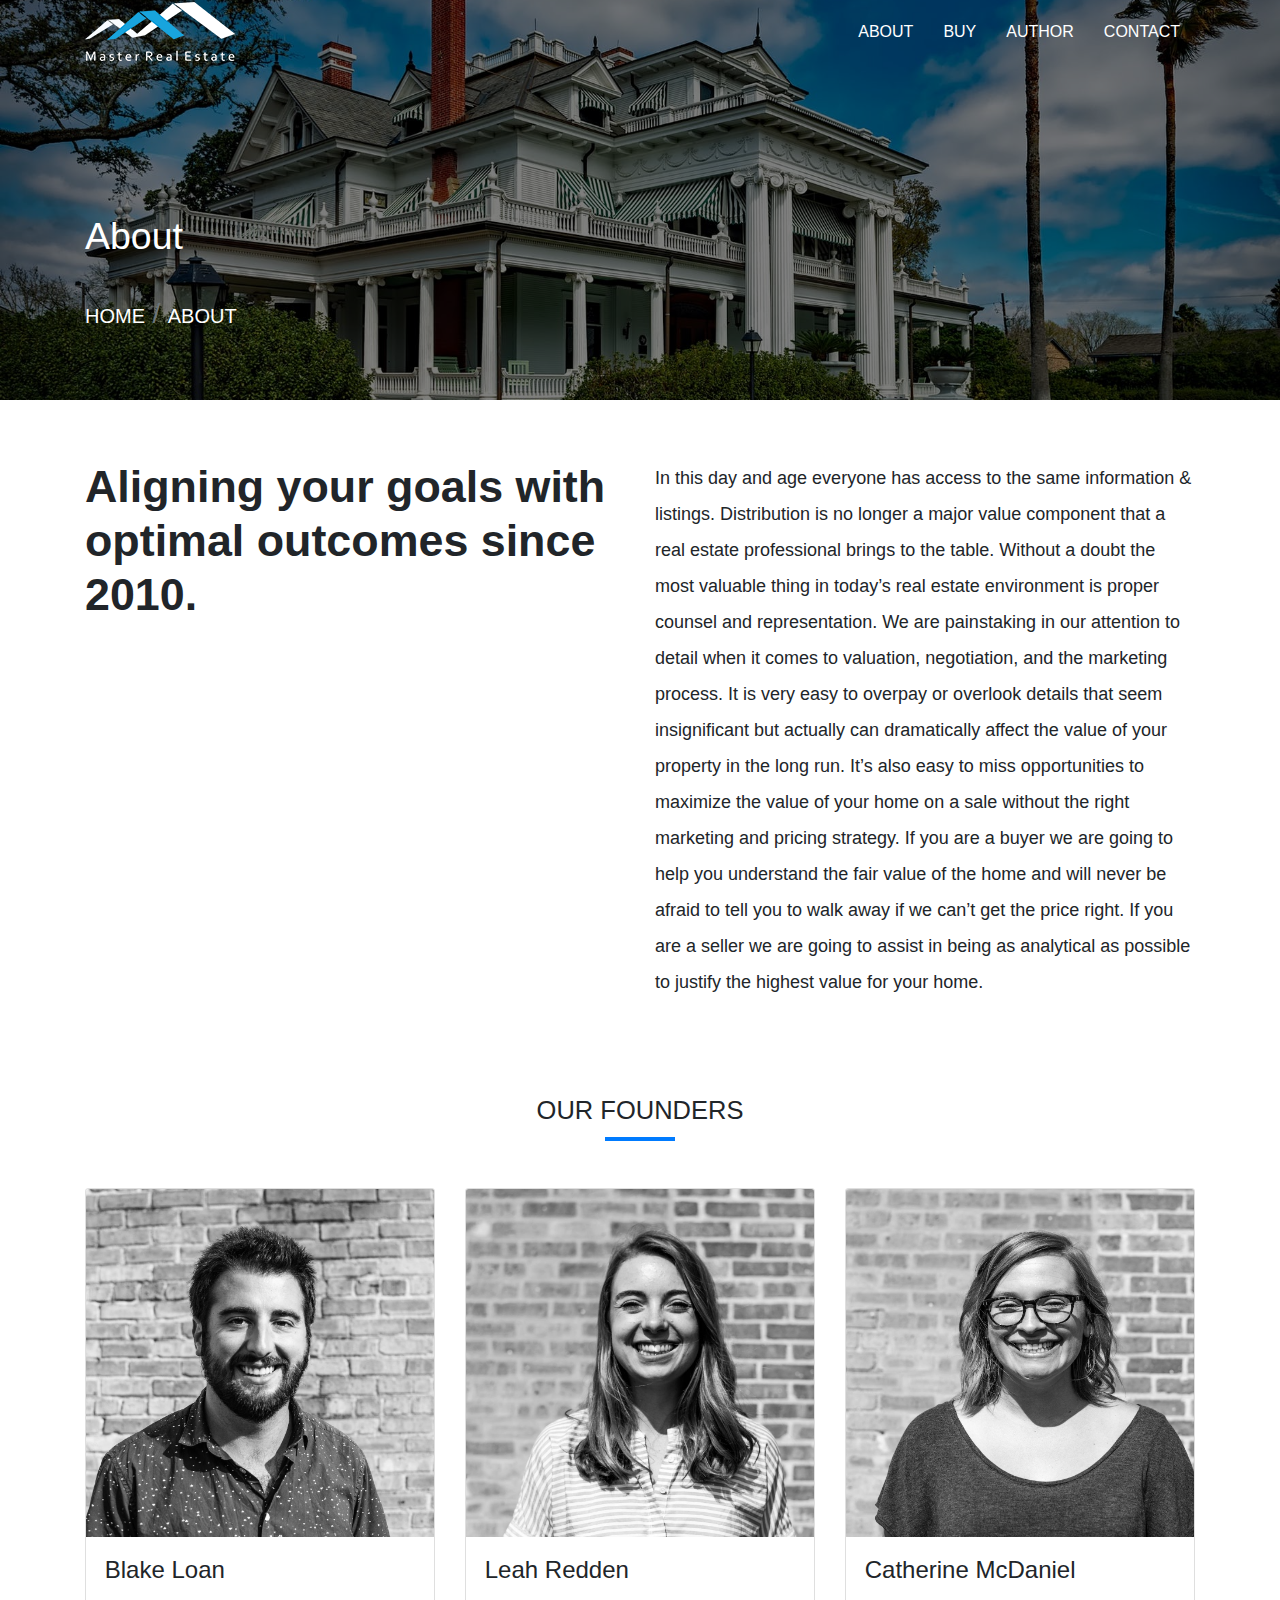
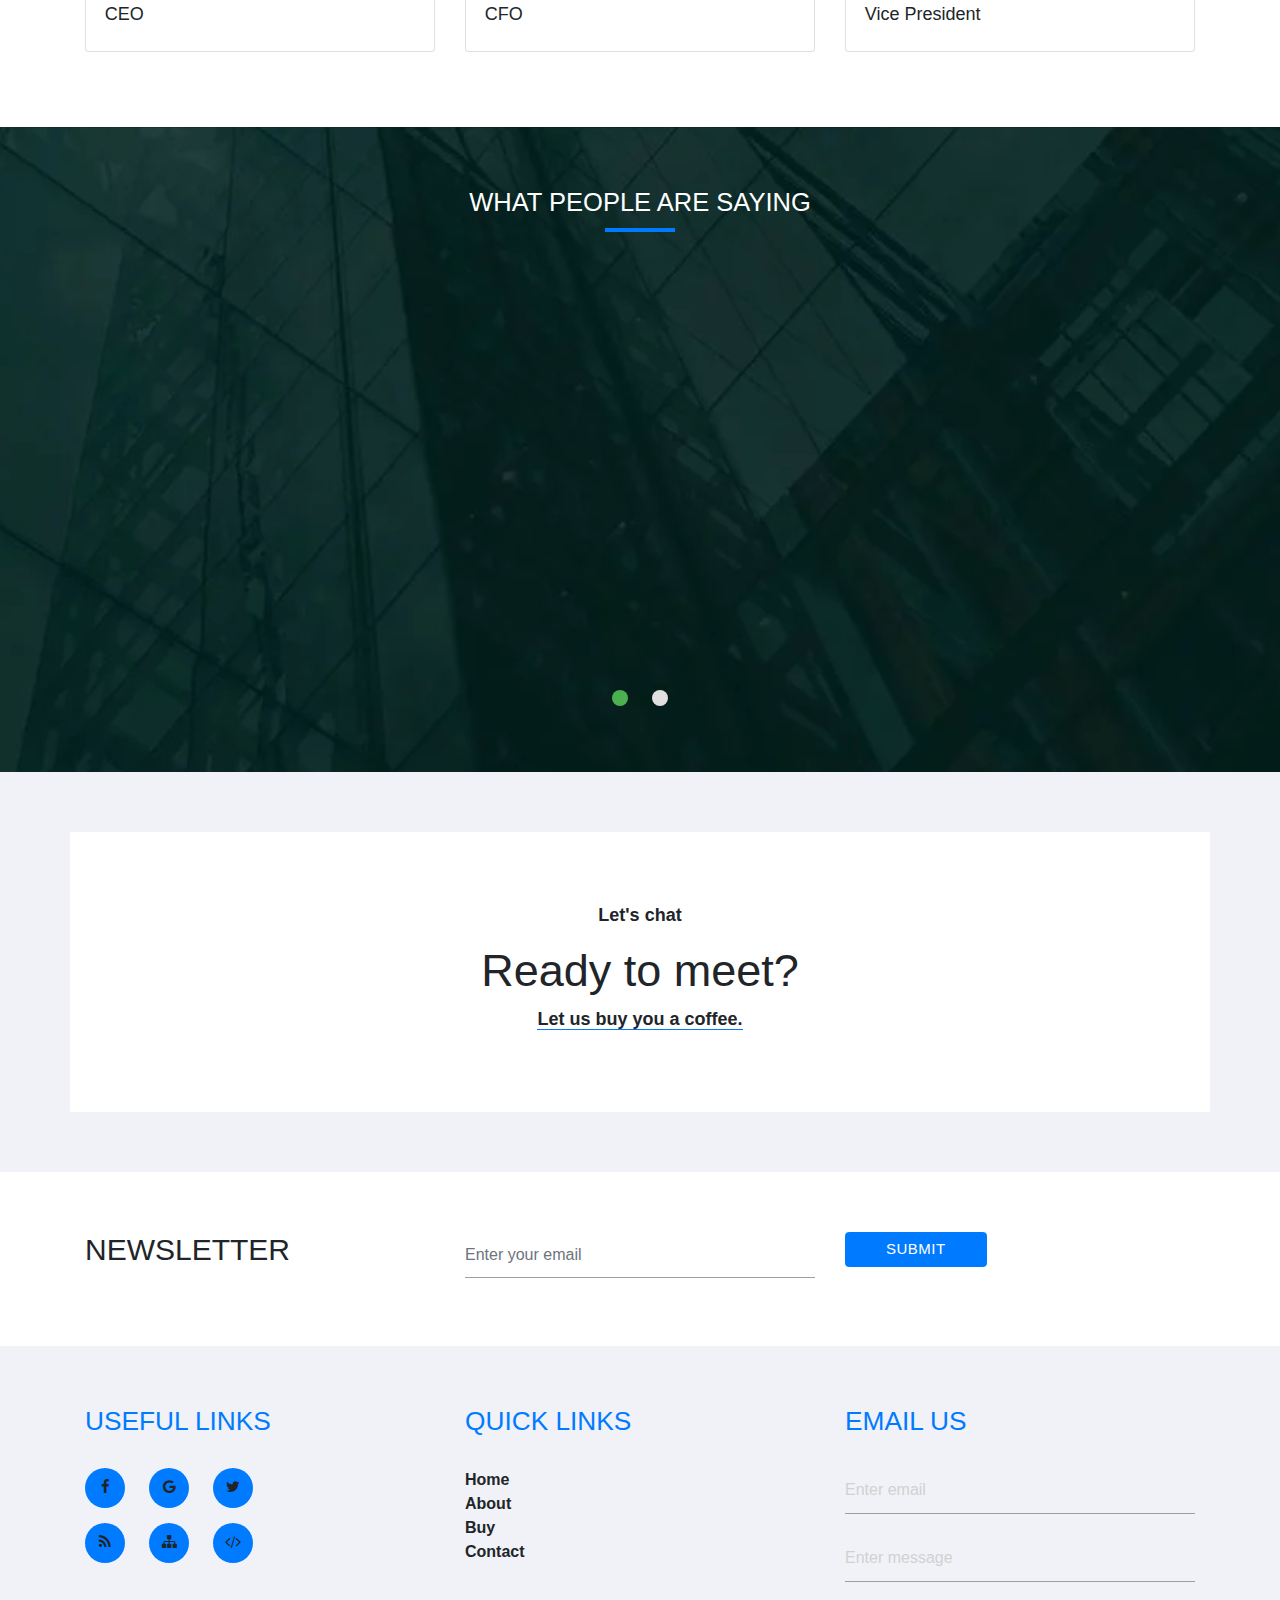
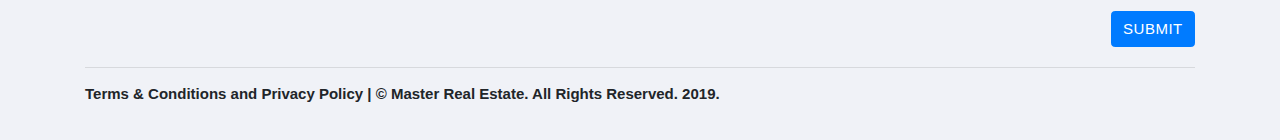
==== commit 5e3b366d: "OOPSIPAKSADKRAJ" ====
--- a/about.html
+++ b/about.html
@@ -5,14 +5,17 @@
     <!-- Required meta tags -->
     <meta charset="utf-8">
     <meta name="viewport" content="width=device-width, initial-scale=1, shrink-to-fit=no">
-
-
-    <link rel="stylesheet" type="text/css" href="css/materialize/css/materialize.css" />
+    <meta name="keywords" content="master estate, real estate, property, rooms, agency" />
+    <meta name="description" content="Our agency is one with the nicest feedback from our clients" />
+    <meta name="author" content="mailto:aleksandar.madic.mes@gmail.com" />
+    <meta name="copyright" content="Aleksandar Madić @ 2019." />
+
+    <link rel="stylesheet" type="text/css" href="css/materialize/css/materialize.min.css" />
     <!-- Bootstrap CSS -->
-    <link rel="stylesheet" type="text/css" href="css/bootstrap-4.3.1-dist/css/bootstrap.css" />
+    <link rel="stylesheet" type="text/css" href="css/bootstrap-4.3.1-dist/css/bootstrap.min.css" />
     <link href="https://fonts.googleapis.com/icon?family=Material+Icons" rel="stylesheet">
     <link rel="stylesheet" href="https://cdnjs.cloudflare.com/ajax/libs/font-awesome/4.7.0/css/font-awesome.min.css" />
-    <link rel="stylesheet" type="text/css" href="css/style.css" />
+    <link rel="stylesheet" type="text/css" href="css/style.min.css" />
 
     <title>Master Real Estate</title>
     <link rel="shortcut icon" href="img/logo.png" />
@@ -155,15 +158,15 @@
                         <div class="caption text-center">
                             <q>I recommend Master Real Estate to anyone who is looking to purchase a Chicago home/condo. Three words come to mind which
                             describes Jack: Integrity, Prompt, and Professional.</q>
-                            <p class="text-center mt-5"><b>Michael Rose</b></p>
-                            <p class="text-center ">Apple's CEO</p>
+                            <p class="text-center mt-5"><b>Derrick Fisher/b></p>
+                            <p class="text-center ">Amazon's CEO</p>
                         </div>
                     </li>
                     <li>
                         <div class="caption text-center">
                             <q>Blake and his team are <em>phenomenal</em>. They far exceeded any and all expectations, out-shining every other agent we had dealt with in the past.</q>
-                            <p class="text-center mt-5"><b>Michael Rose</b></p>
-                            <p class="text-center ">Apple's CEO</p>
+                            <p class="text-center mt-5"><b>Elon Durant</b></p>
+                            <p class="text-center ">TeslaMotors's CEO</p>
                         </div>
                     </li>
             
@@ -266,7 +269,7 @@
     <script src="https://cdnjs.cloudflare.com/ajax/libs/popper.js/1.14.7/umd/popper.min.js"
         integrity="sha384-UO2eT0CpHqdSJQ6hJty5KVphtPhzWj9WO1clHTMGa3JDZwrnQq4sF86dIHNDz0W1"
         crossorigin="anonymous"></script>
-    <script src="https://stackpath.bootstrapcdn.com/bootstrap/4.3.1/js/bootstrap.min.js"
+    <script src="css/bootstrap-4.3.1-dist/js/bootstrap.min.js"
         integrity="sha384-JjSmVgyd0p3pXB1rRibZUAYoIIy6OrQ6VrjIEaFf/nJGzIxFDsf4x0xIM+B07jRM"
         crossorigin="anonymous"></script>
     <script src="css/materialize/js/materialize.min.js"></script>
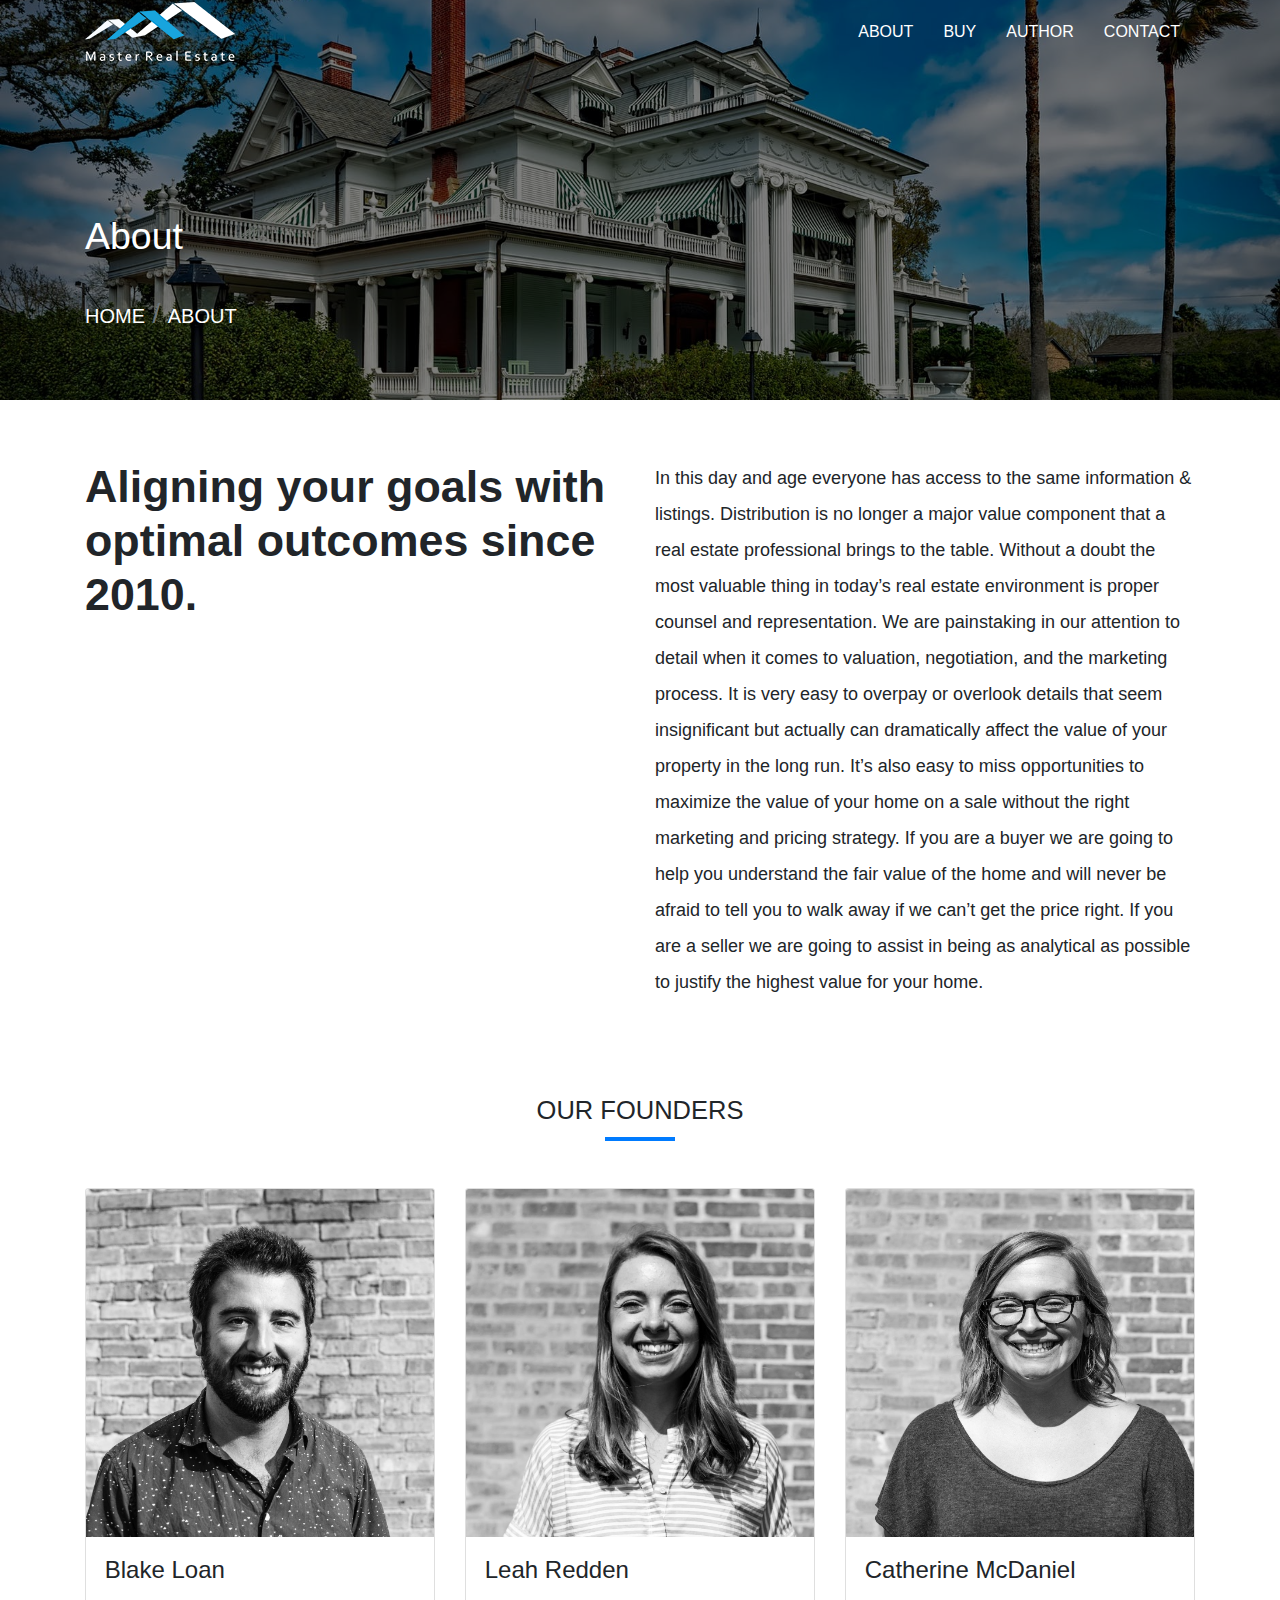
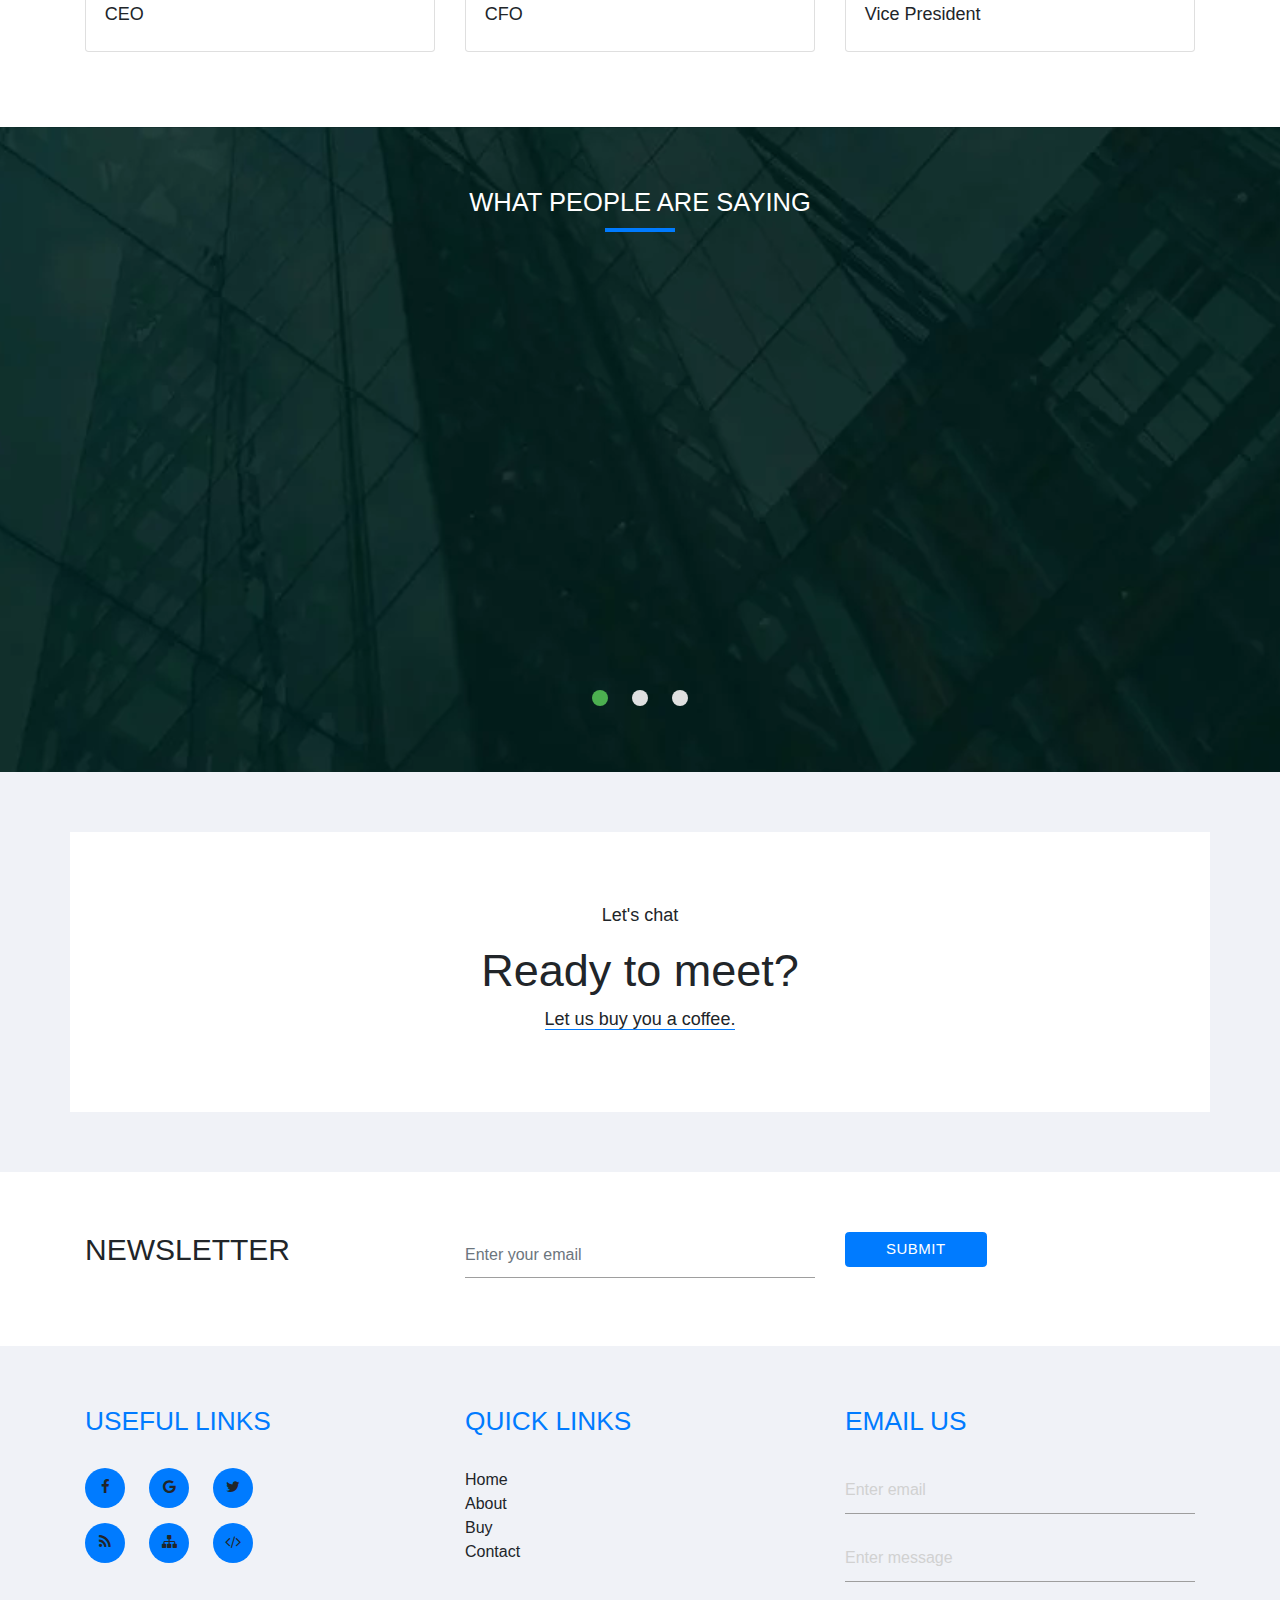
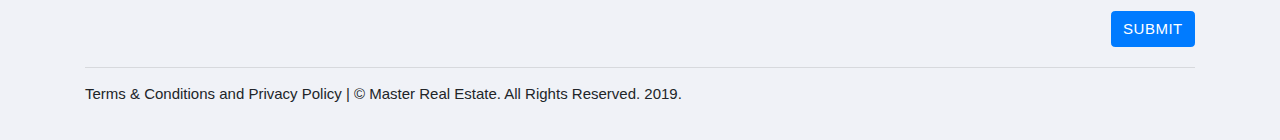
==== commit 575342bf: "FINALFINAL" ====
--- a/about.html
+++ b/about.html
@@ -158,7 +158,7 @@
                         <div class="caption text-center">
                             <q>I recommend Master Real Estate to anyone who is looking to purchase a Chicago home/condo. Three words come to mind which
                             describes Jack: Integrity, Prompt, and Professional.</q>
-                            <p class="text-center mt-5"><b>Derrick Fisher/b></p>
+                            <p class="text-center mt-5"><b>Derrick Fisher</b></p>
                             <p class="text-center ">Amazon's CEO</p>
                         </div>
                     </li>
--- a/css/style.min.css
+++ b/css/style.min.css
@@ -634,5 +634,16 @@
   #success {
     min-height: 600px;
   }
+  #testimonials {
+        min-height: 400px;
+    }
+
+    #testimonials .slides q {
+        font-size: 16px !important;
+    }
+
+    #testimonials .slides p {
+        font-size: 14px !important;
+    }
 }
 /*# sourceMappingURL=style.css.map */